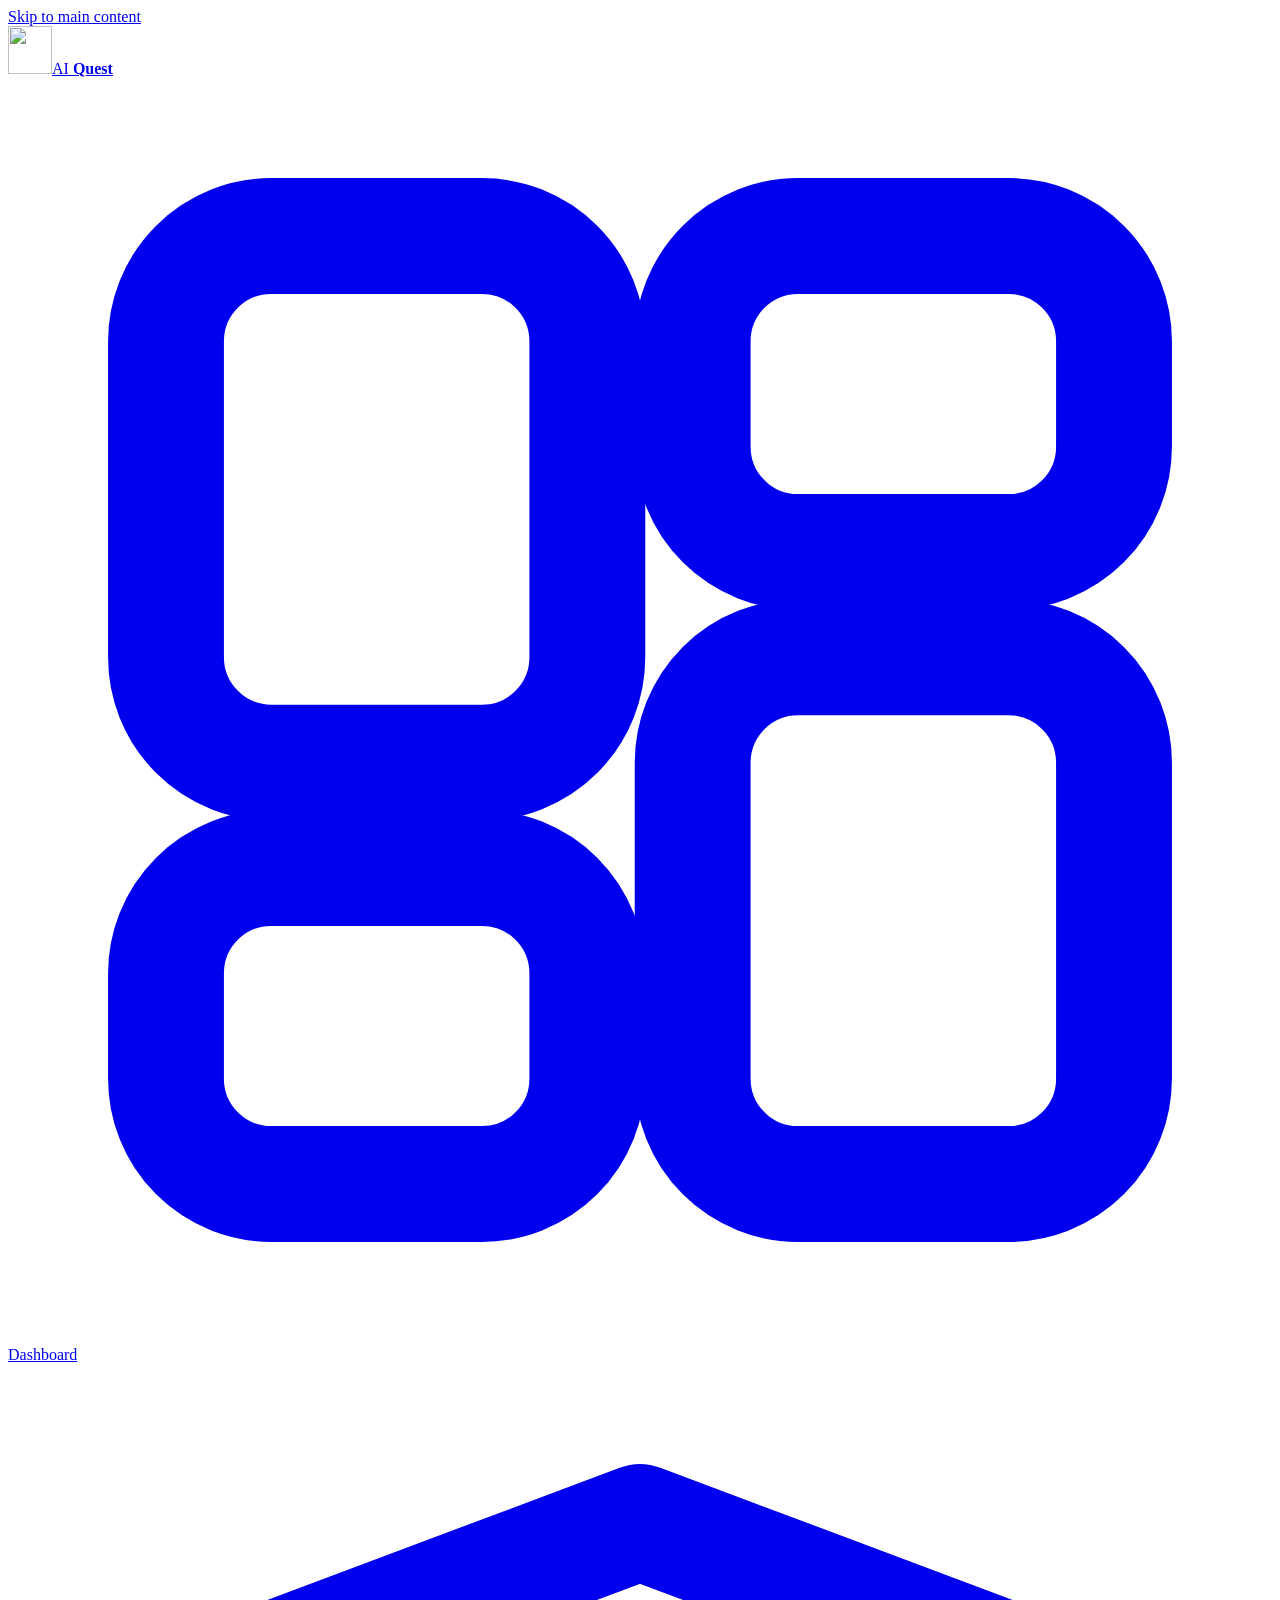
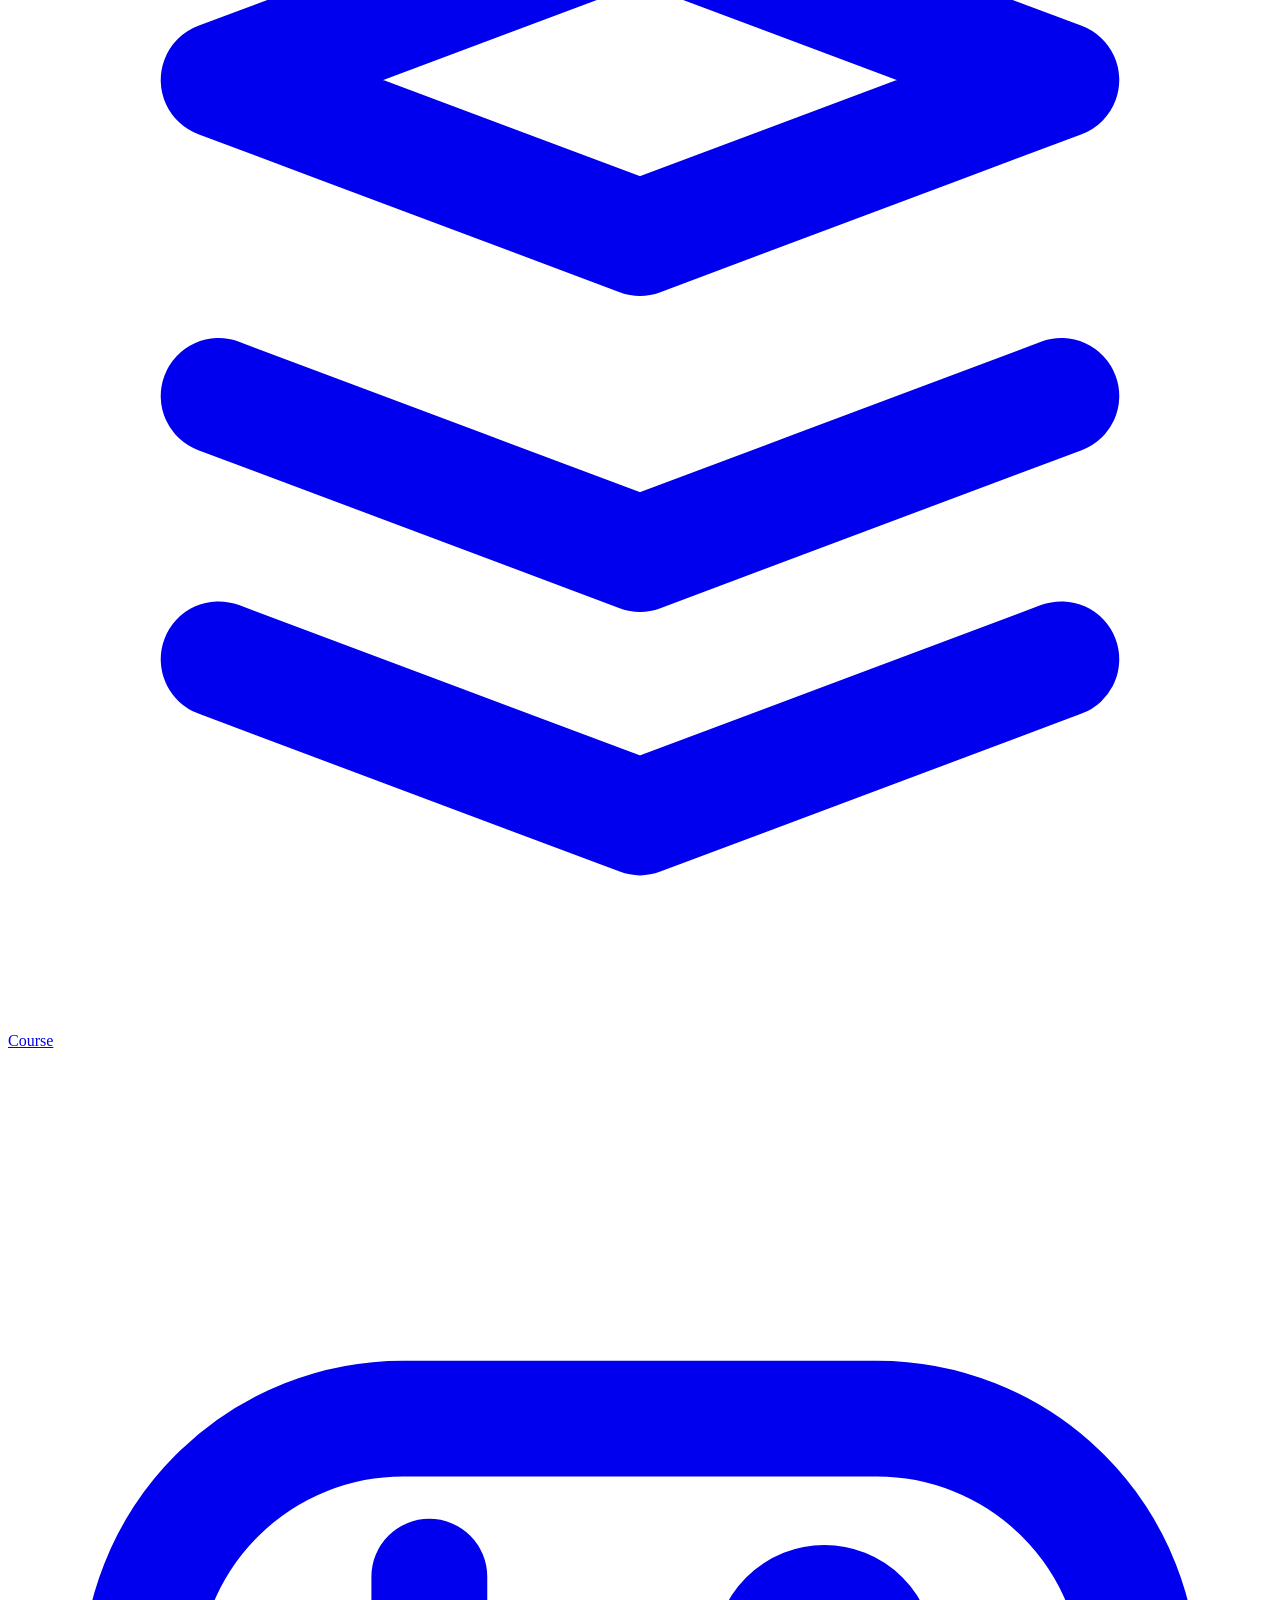
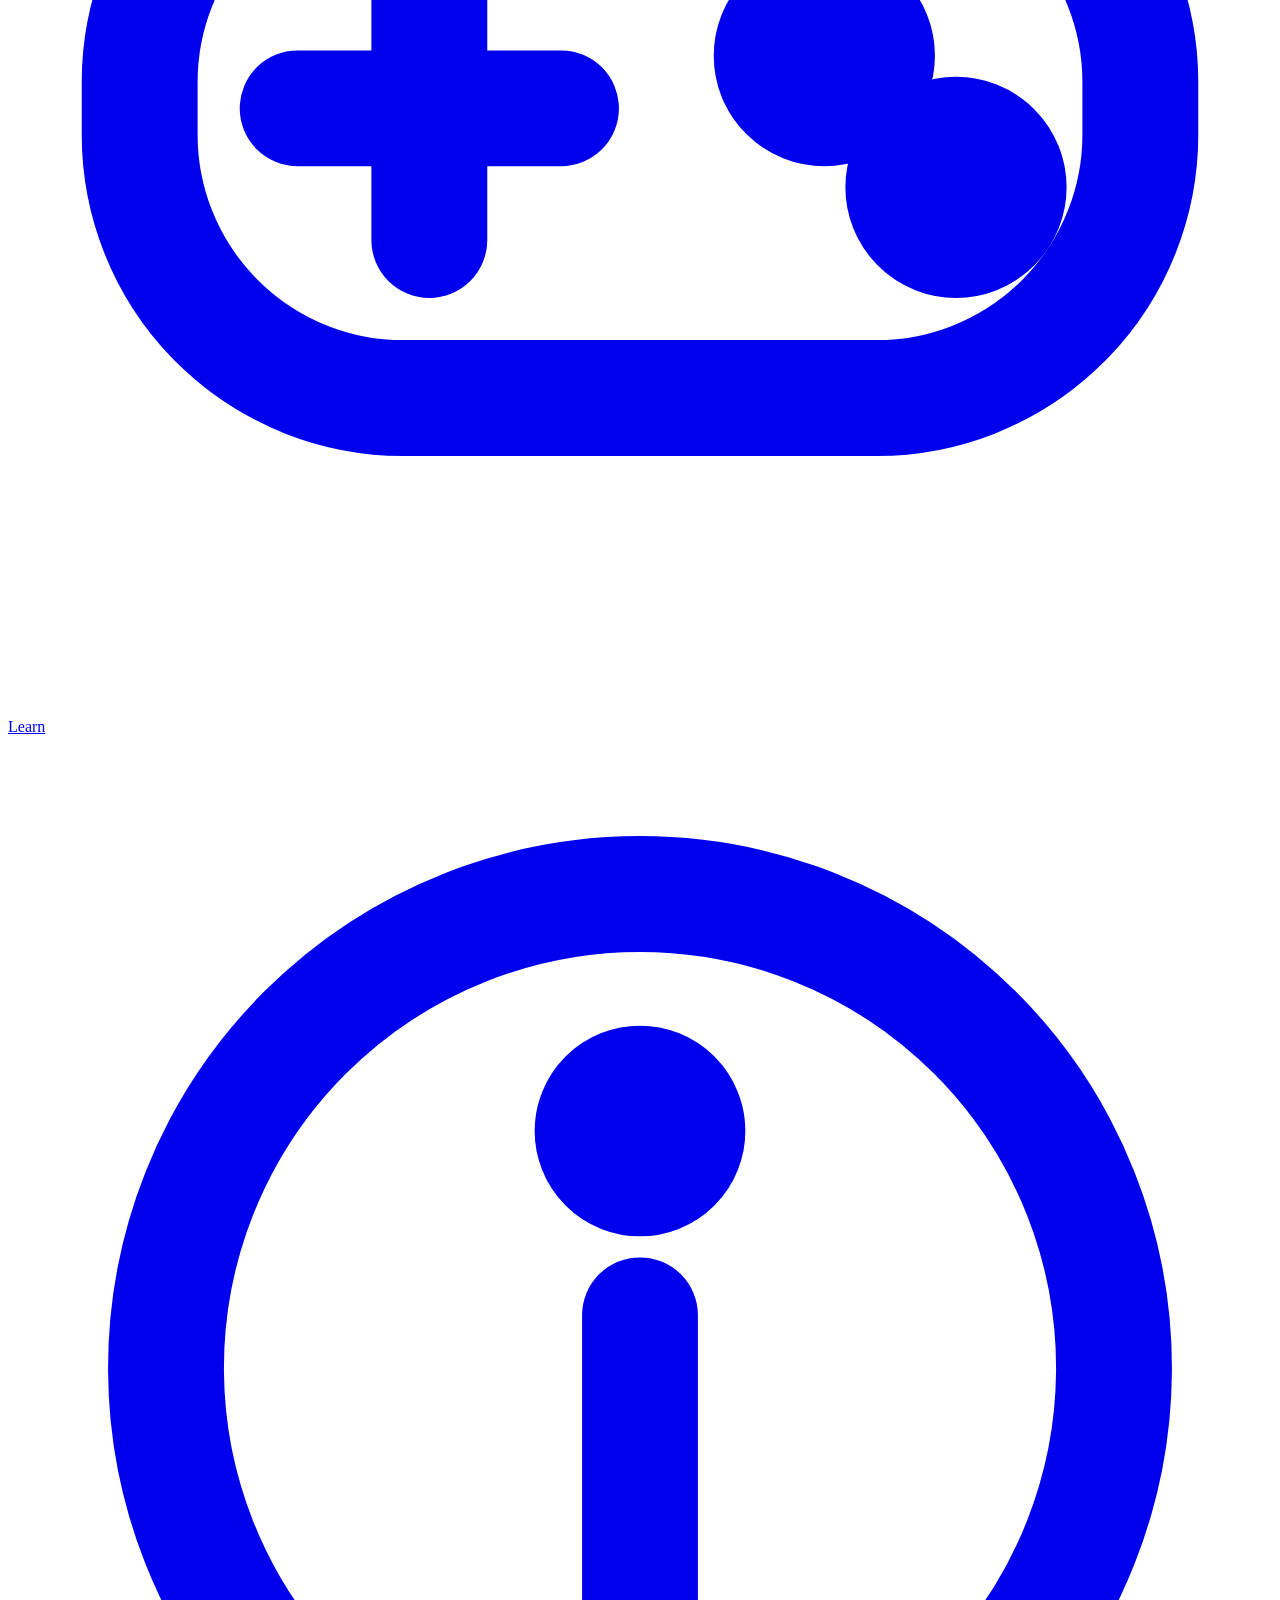
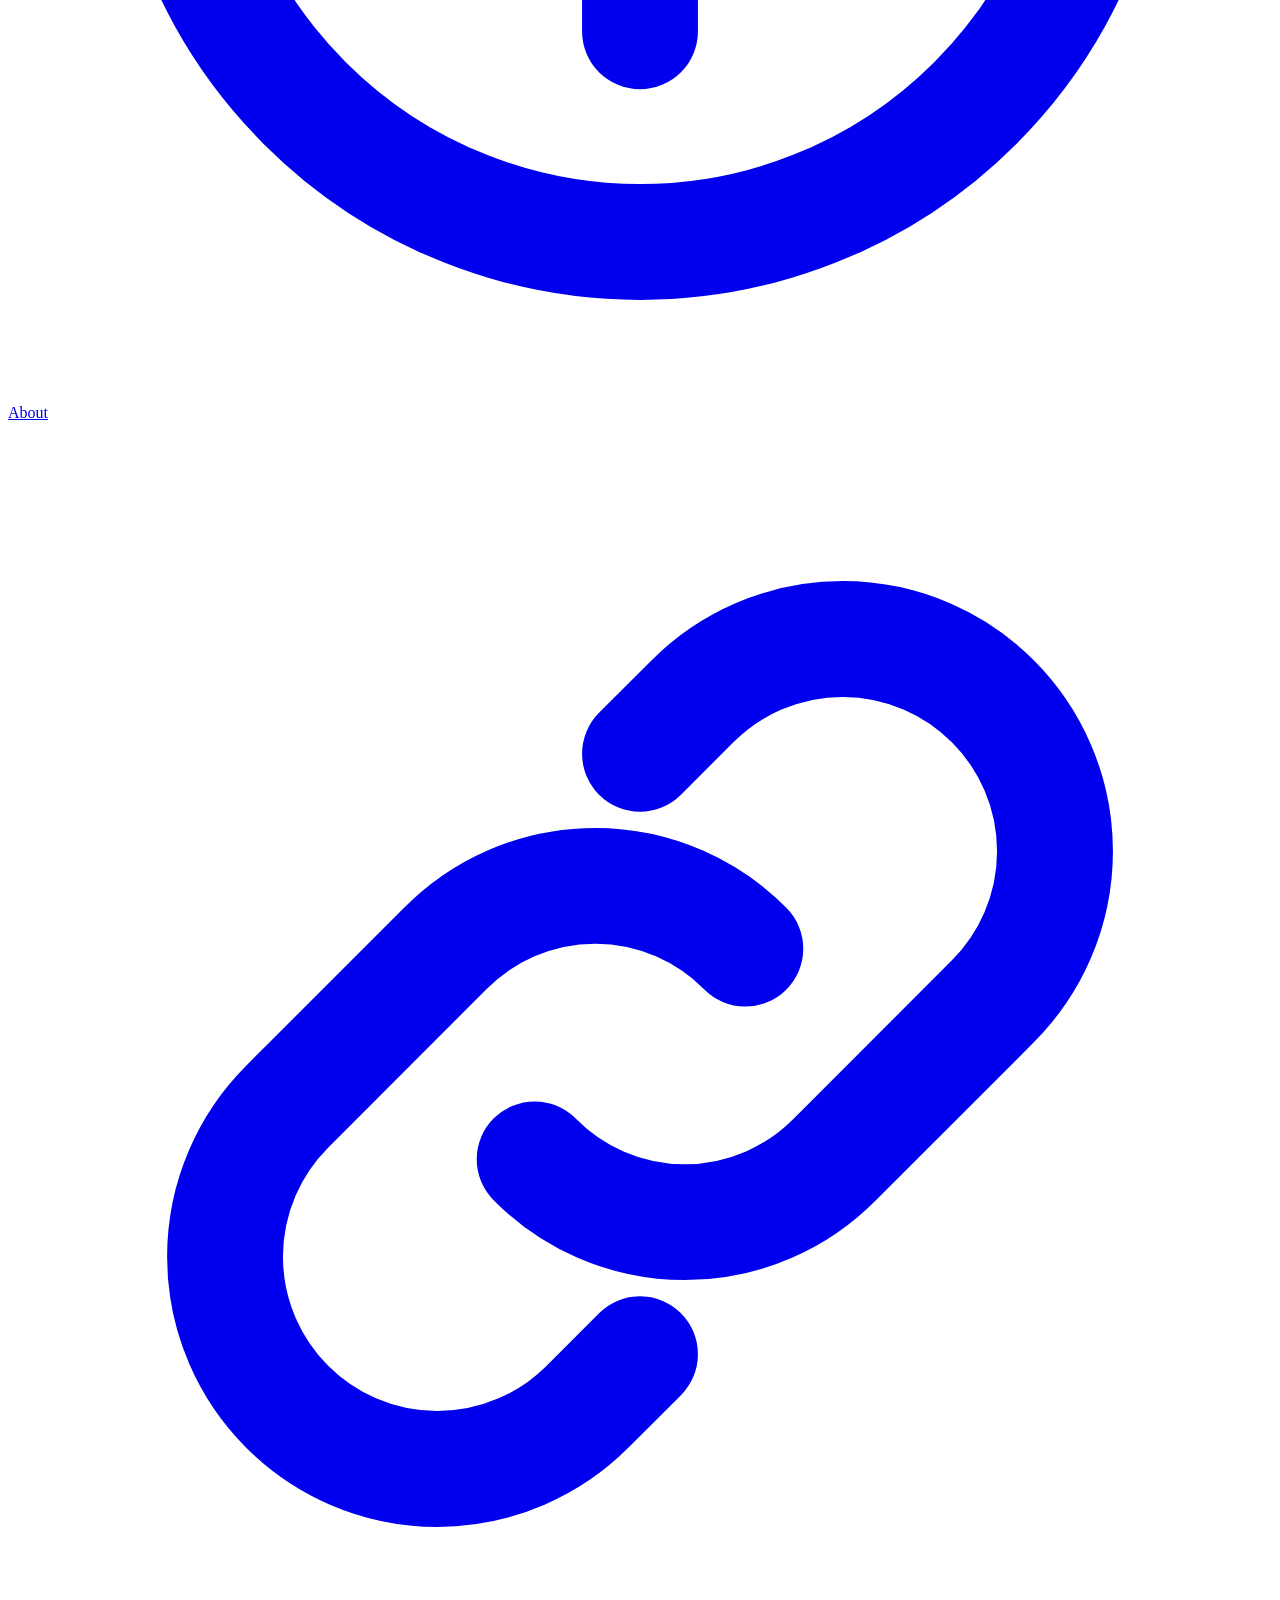
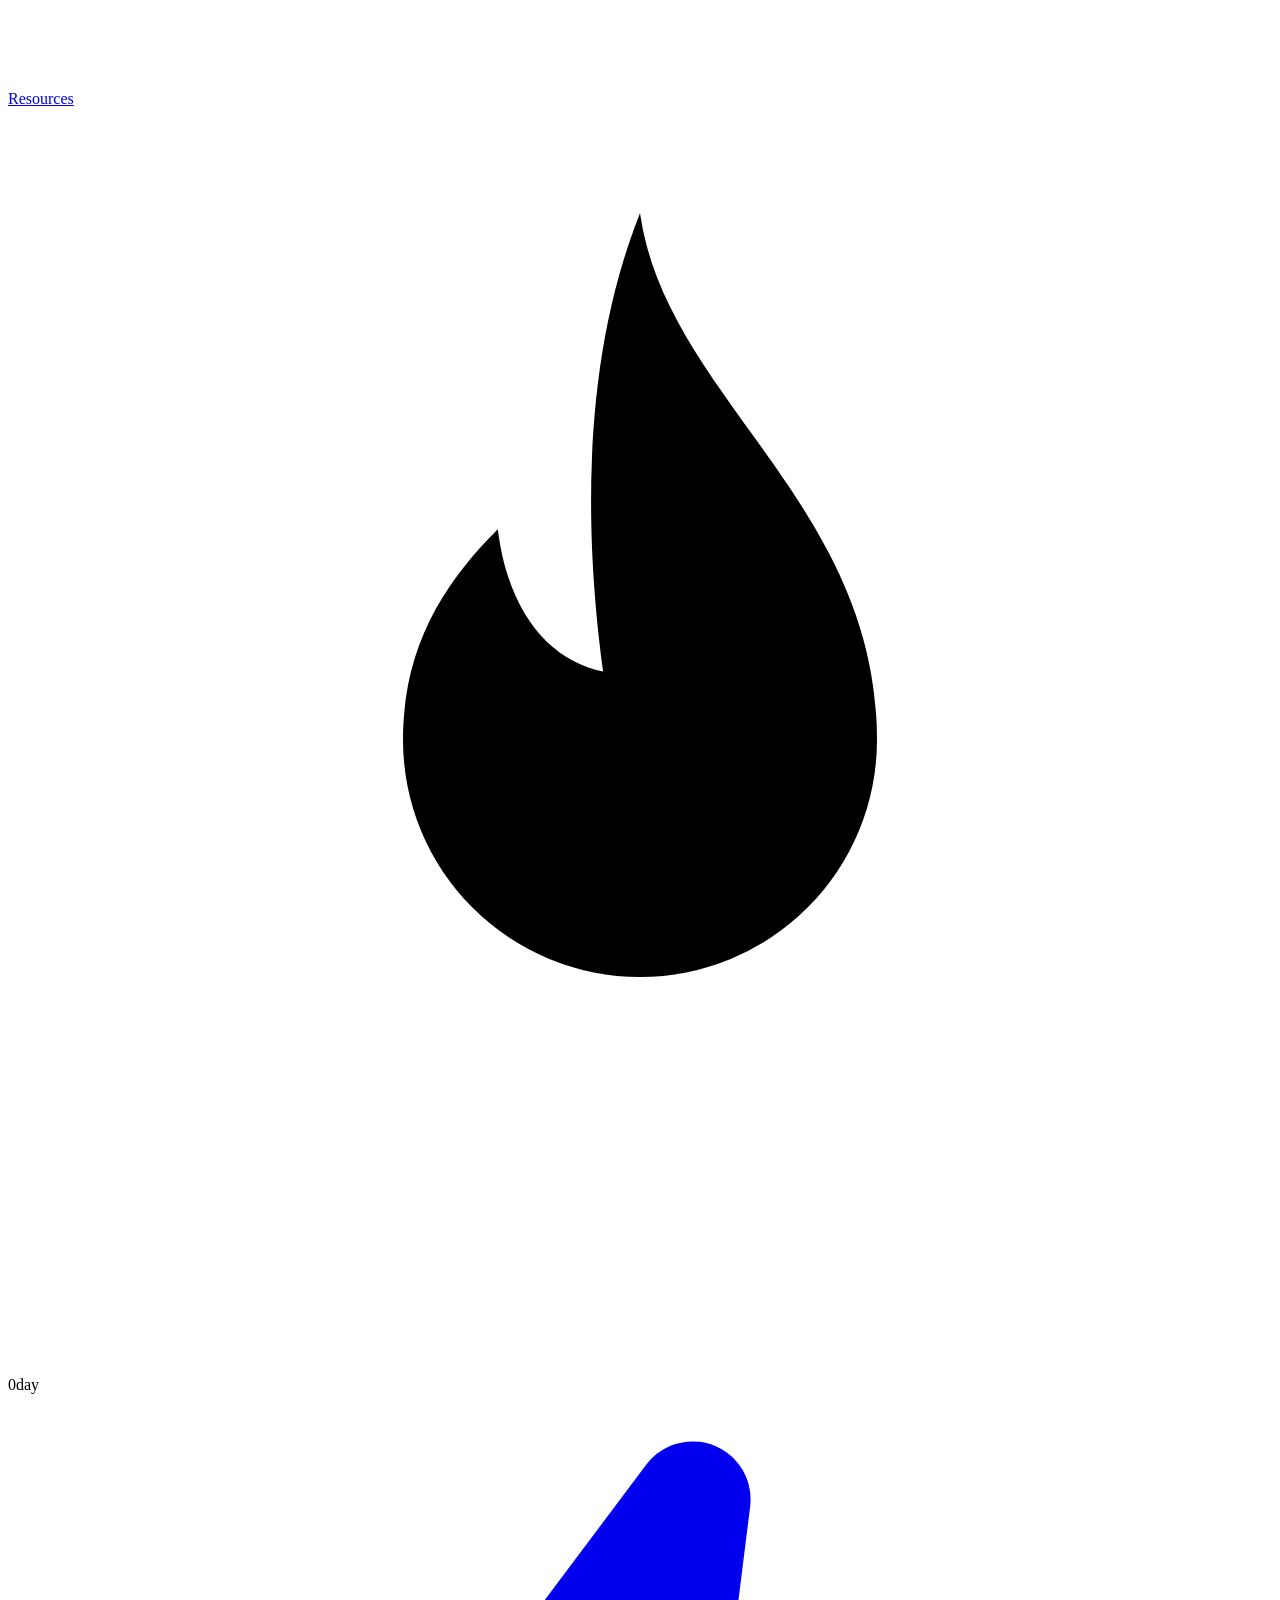
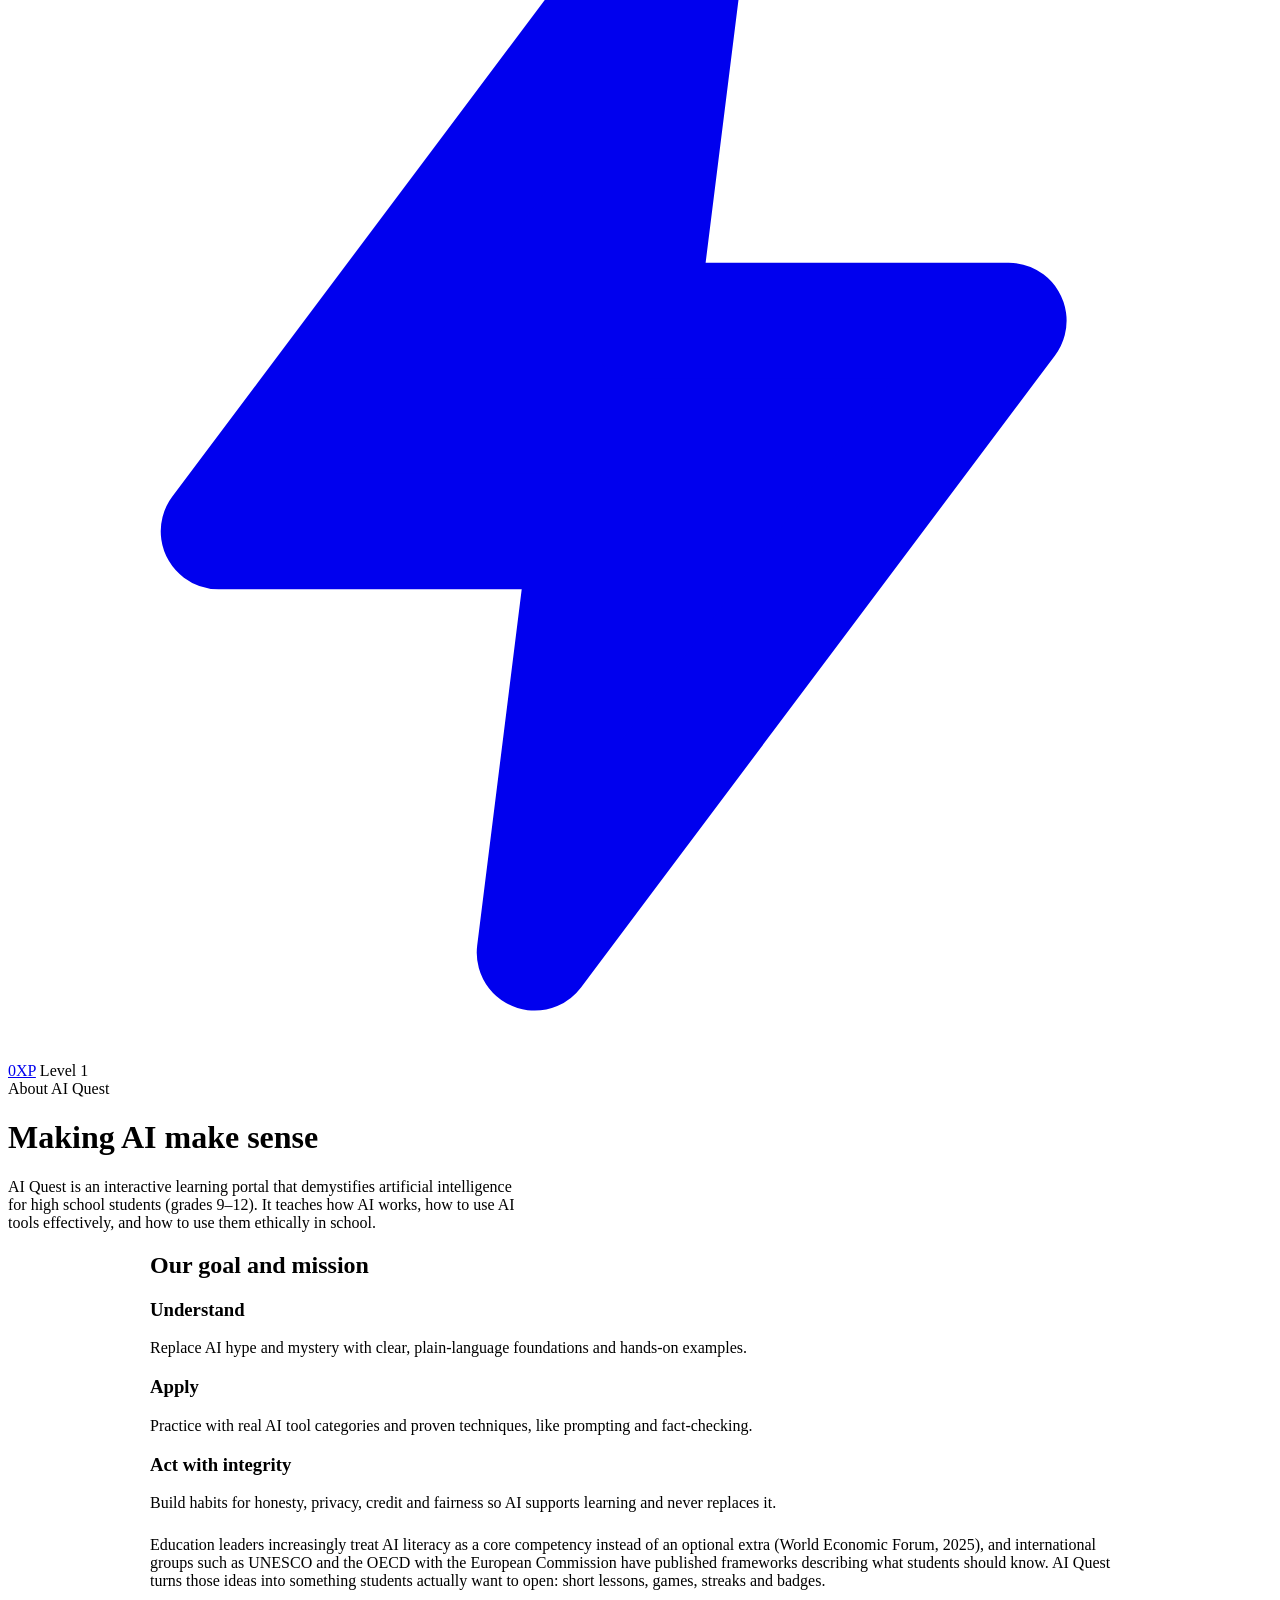
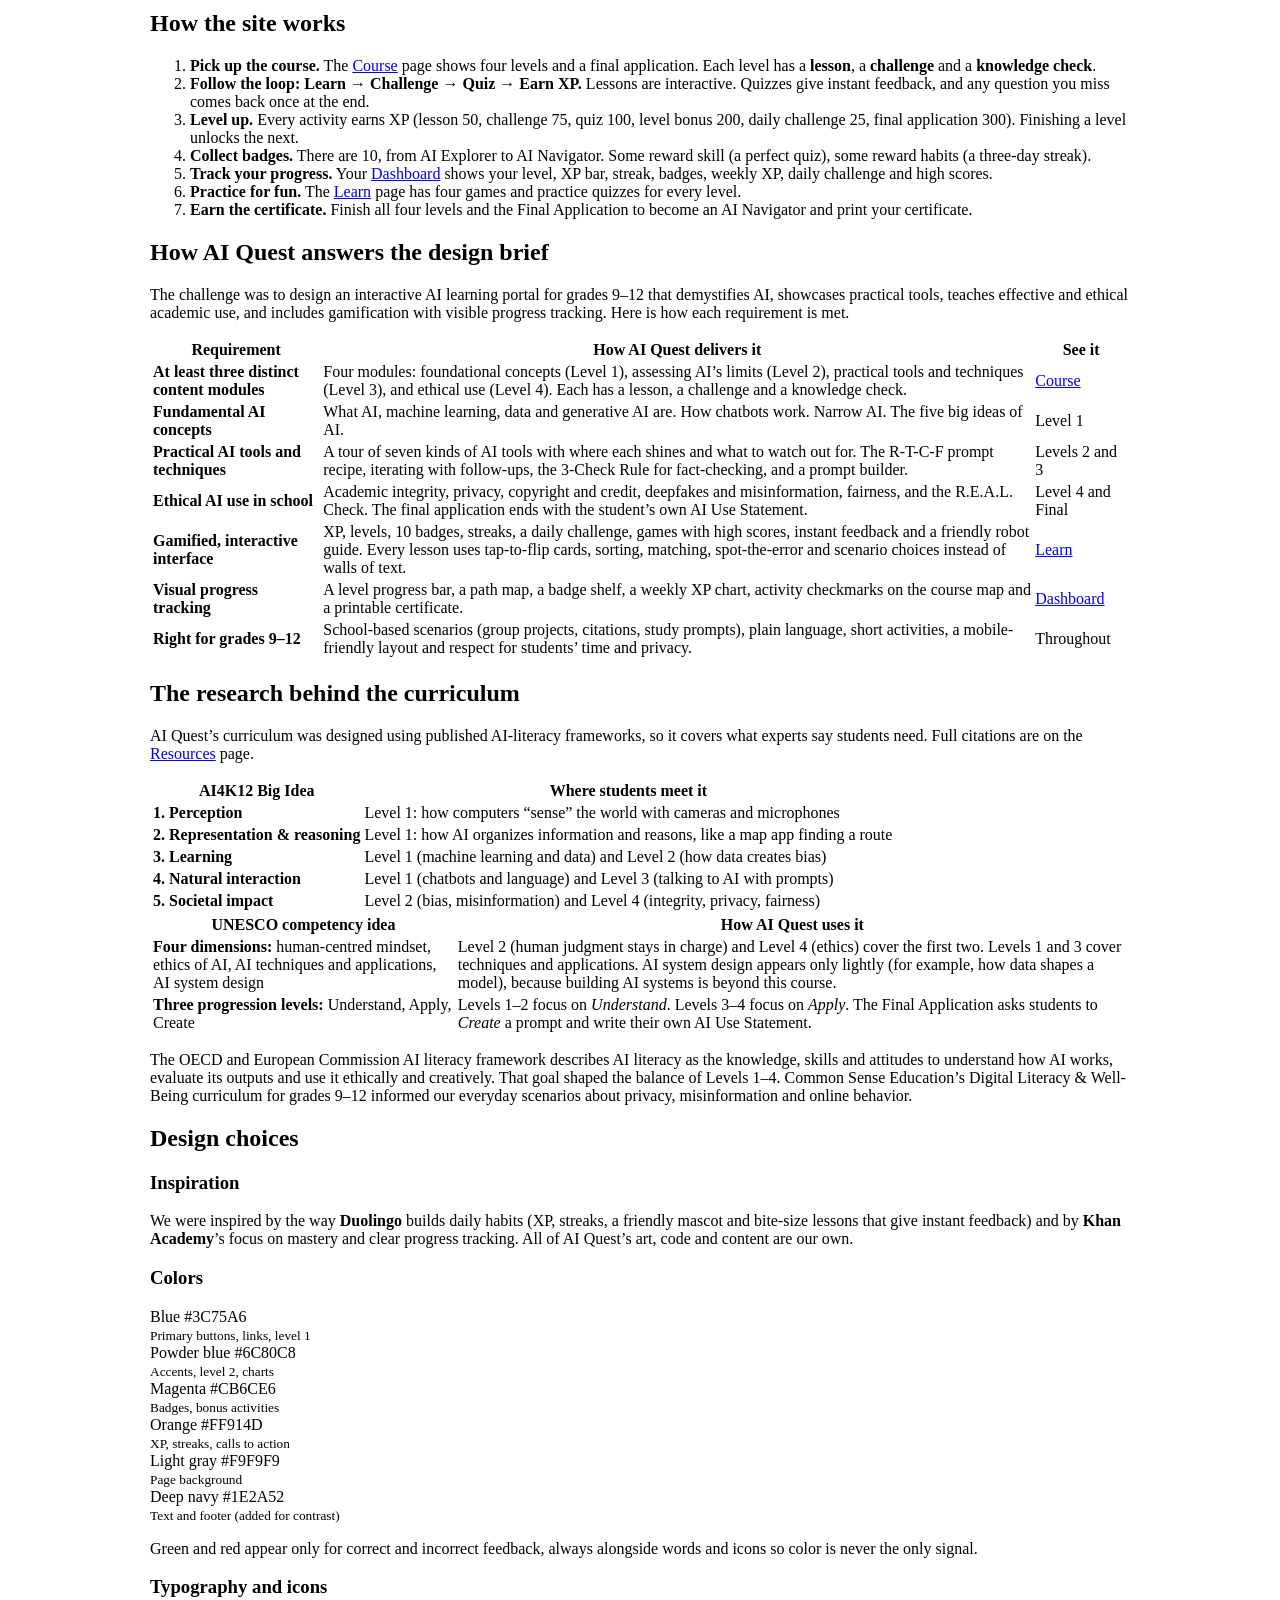
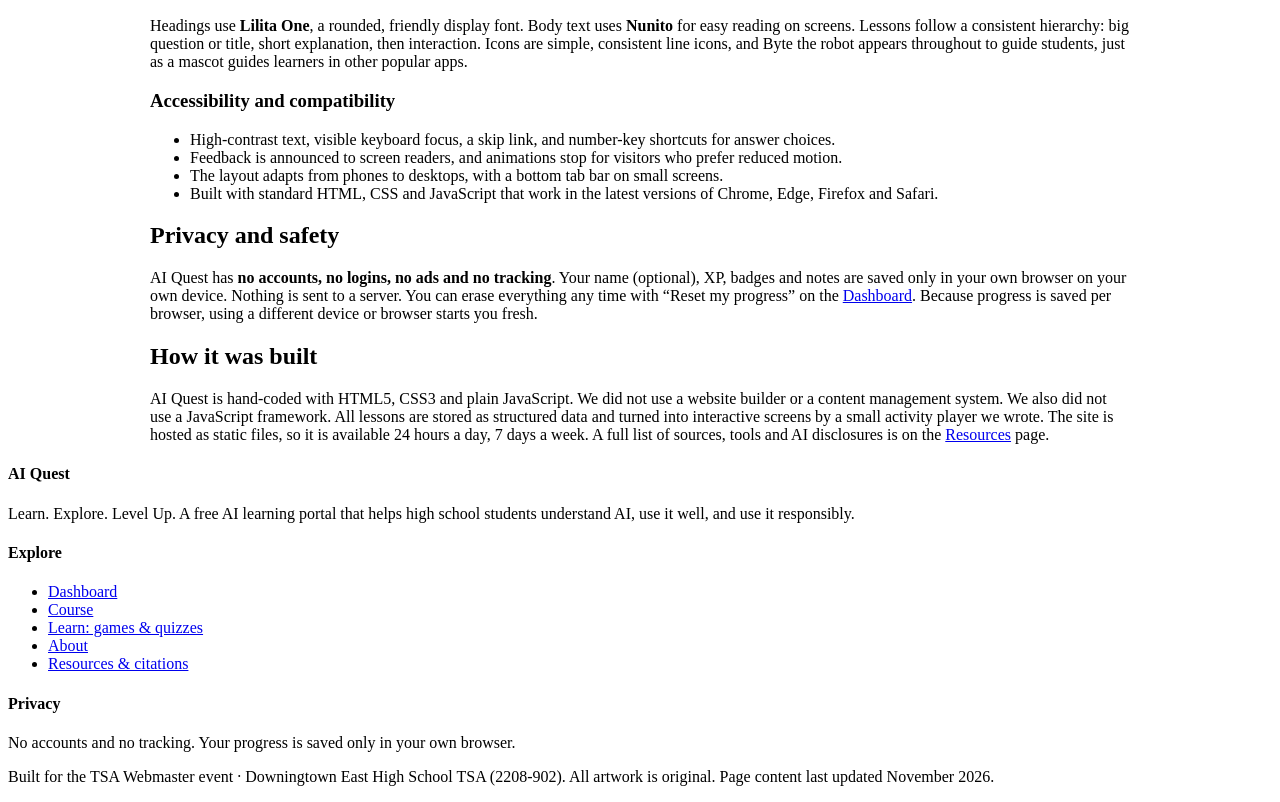
==== about.html @ 3c5510e8 "Add files via upload" ====
<!DOCTYPE html>
<html lang="en">
<head>
<meta charset="utf-8">
<meta name="viewport" content="width=device-width, initial-scale=1">
<title>About · AI Quest</title>
<meta name="description" content="The goal of AI Quest, how the site works, how it answers the design brief, the research behind the curriculum, and our design choices.">
<meta name="theme-color" content="#3C75A6">
<link rel="icon" href="assets/favicon.svg" type="image/svg+xml">
<link rel="preconnect" href="https://fonts.googleapis.com">
<link rel="preconnect" href="https://fonts.gstatic.com" crossorigin>
<link href="https://fonts.googleapis.com/css2?family=Lilita+One&amp;family=Nunito:wght@400;600;800&amp;display=swap" rel="stylesheet">
<link rel="stylesheet" href="css/style.css">
</head>
<body class="has-nav">
<a class="skip" href="#main">Skip to main content</a>
<header class="site-header">
  <div class="container">
    <a class="brand" href="index.html" aria-label="AI Quest home"><img src="assets/logo.svg" alt="" width="44" height="48"><span>AI <b>Quest</b></span></a>
    <nav class="nav" aria-label="Main"><a href="dashboard.html"><svg viewBox="0 0 24 24" fill="none" stroke="currentColor" stroke-width="2.2" stroke-linecap="round" stroke-linejoin="round" aria-hidden="true" focusable="false"><rect x="3" y="3" width="8" height="10" rx="2"/><rect x="13" y="3" width="8" height="6" rx="2"/><rect x="13" y="11" width="8" height="10" rx="2"/><rect x="3" y="15" width="8" height="6" rx="2"/></svg><span>Dashboard</span></a><a href="course.html"><svg viewBox="0 0 24 24" fill="none" stroke="currentColor" stroke-width="2.2" stroke-linecap="round" stroke-linejoin="round" aria-hidden="true" focusable="false"><path d="M4 6l8-3 8 3-8 3z"/><path d="M4 12l8 3 8-3M4 17l8 3 8-3"/></svg><span>Course</span></a><a href="learn.html"><svg viewBox="0 0 24 24" fill="none" stroke="currentColor" stroke-width="2.2" stroke-linecap="round" stroke-linejoin="round" aria-hidden="true" focusable="false"><rect x="2.5" y="7" width="19" height="11" rx="5"/><path d="M8 10v5M5.5 12.5h5"/><circle cx="15.5" cy="11.5" r="1" fill="currentColor"/><circle cx="18" cy="14" r="1" fill="currentColor"/></svg><span>Learn</span></a><a href="about.html" aria-current="page"><svg viewBox="0 0 24 24" fill="none" stroke="currentColor" stroke-width="2.2" stroke-linecap="round" stroke-linejoin="round" aria-hidden="true" focusable="false"><circle cx="12" cy="12" r="9"/><path d="M12 11v6"/><circle cx="12" cy="7.5" r=".9" fill="currentColor"/></svg><span>About</span></a><a href="resources.html"><svg viewBox="0 0 24 24" fill="none" stroke="currentColor" stroke-width="2.2" stroke-linecap="round" stroke-linejoin="round" aria-hidden="true" focusable="false"><path d="M10 14a4 4 0 0 0 5.7 0l3-3a4 4 0 0 0-5.7-5.7l-1 1"/><path d="M14 10a4 4 0 0 0-5.7 0l-3 3a4 4 0 0 0 5.7 5.7l1-1"/></svg><span>Resources</span></a></nav>
    <div class="stats">
      <span class="chip streak" title="Day streak"><svg viewBox="0 0 24 24" fill="none" stroke="currentColor" stroke-width="2.2" stroke-linecap="round" stroke-linejoin="round" aria-hidden="true" focusable="false"><path fill="currentColor" stroke="none" d="M12 2c.5 3.5 4.5 5.5 4.5 10a4.5 4.5 0 0 1-9 0c0-1.8.8-3 1.8-4 .2 1.6 1 2.5 2 2.7C11 8.5 10.8 5 12 2z"/></svg><span data-streak>0</span><span class="lbl">day</span></span>
      <a class="chip xp" href="dashboard.html" title="Your total XP"><svg viewBox="0 0 24 24" fill="none" stroke="currentColor" stroke-width="2.2" stroke-linecap="round" stroke-linejoin="round" aria-hidden="true" focusable="false"><path d="M13 2 4 14h7l-1 8 9-12h-7z" fill="currentColor"/></svg><span data-xp>0</span><span class="lbl">XP</span></a>
      <span class="chip level" data-level>Level 1</span>
    </div>
  </div>
</header>
<main id="main">
<div class="container">
  <div class="page-head">
    <div class="eyebrow">About AI Quest</div>
    <h1>Making AI make sense</h1>
    <p class="lead" style="max-width:64ch">AI Quest is an interactive learning portal that demystifies artificial intelligence for high school students (grades 9–12). It teaches how AI works, how to use AI tools effectively, and how to use them ethically in school.</p>
  </div>

  <div class="narrow prose" style="margin:0 auto;width:min(980px,100% - 2.5rem)">

    <h2 id="mission">Our goal and mission</h2>
    <div class="grid g3" style="margin:1rem 0 1.5rem">
      <div class="card"><h3>Understand</h3><p class="muted" style="margin:0">Replace AI hype and mystery with clear, plain-language foundations and hands-on examples.</p></div>
      <div class="card"><h3>Apply</h3><p class="muted" style="margin:0">Practice with real AI tool categories and proven techniques, like prompting and fact-checking.</p></div>
      <div class="card"><h3>Act with integrity</h3><p class="muted" style="margin:0">Build habits for honesty, privacy, credit and fairness so AI supports learning and never replaces it.</p></div>
    </div>
    <p>Education leaders increasingly treat AI literacy as a core competency instead of an optional extra (World Economic Forum, 2025), and international groups such as UNESCO and the OECD with the European Commission have published frameworks describing what students should know. AI Quest turns those ideas into something students actually want to open: short lessons, games, streaks and badges.</p>

    <h2 id="how">How the site works</h2>
    <ol>
      <li><b>Pick up the course.</b> The <a href="course.html">Course</a> page shows four levels and a final application. Each level has a <b>lesson</b>, a <b>challenge</b> and a <b>knowledge check</b>.</li>
      <li><b>Follow the loop: Learn → Challenge → Quiz → Earn XP.</b> Lessons are interactive. Quizzes give instant feedback, and any question you miss comes back once at the end.</li>
      <li><b>Level up.</b> Every activity earns XP (lesson 50, challenge 75, quiz 100, level bonus 200, daily challenge 25, final application 300). Finishing a level unlocks the next.</li>
      <li><b>Collect badges.</b> There are 10, from AI Explorer to AI Navigator. Some reward skill (a perfect quiz), some reward habits (a three-day streak).</li>
      <li><b>Track your progress.</b> Your <a href="dashboard.html">Dashboard</a> shows your level, XP bar, streak, badges, weekly XP, daily challenge and high scores.</li>
      <li><b>Practice for fun.</b> The <a href="learn.html">Learn</a> page has four games and practice quizzes for every level.</li>
      <li><b>Earn the certificate.</b> Finish all four levels and the Final Application to become an AI Navigator and print your certificate.</li>
    </ol>

    <h2 id="brief">How AI Quest answers the design brief</h2>
    <p>The challenge was to design an interactive AI learning portal for grades 9–12 that demystifies AI, showcases practical tools, teaches effective and ethical academic use, and includes gamification with visible progress tracking. Here is how each requirement is met.</p>
    <div class="tbl-wrap">
      <table class="tbl">
        <thead><tr><th scope="col">Requirement</th><th scope="col">How AI Quest delivers it</th><th scope="col">See it</th></tr></thead>
        <tbody>
          <tr><td><b>At least three distinct content modules</b></td><td>Four modules: foundational concepts (Level 1), assessing AI’s limits (Level 2), practical tools and techniques (Level 3), and ethical use (Level 4). Each has a lesson, a challenge and a knowledge check.</td><td><a href="course.html">Course</a></td></tr>
          <tr><td><b>Fundamental AI concepts</b></td><td>What AI, machine learning, data and generative AI are. How chatbots work. Narrow AI. The five big ideas of AI.</td><td>Level 1</td></tr>
          <tr><td><b>Practical AI tools and techniques</b></td><td>A tour of seven kinds of AI tools with where each shines and what to watch out for. The R-T-C-F prompt recipe, iterating with follow-ups, the 3-Check Rule for fact-checking, and a prompt builder.</td><td>Levels 2 and 3</td></tr>
          <tr><td><b>Ethical AI use in school</b></td><td>Academic integrity, privacy, copyright and credit, deepfakes and misinformation, fairness, and the R.E.A.L. Check. The final application ends with the student’s own AI Use Statement.</td><td>Level 4 and Final</td></tr>
          <tr><td><b>Gamified, interactive interface</b></td><td>XP, levels, 10 badges, streaks, a daily challenge, games with high scores, instant feedback and a friendly robot guide. Every lesson uses tap-to-flip cards, sorting, matching, spot-the-error and scenario choices instead of walls of text.</td><td><a href="learn.html">Learn</a></td></tr>
          <tr><td><b>Visual progress tracking</b></td><td>A level progress bar, a path map, a badge shelf, a weekly XP chart, activity checkmarks on the course map and a printable certificate.</td><td><a href="dashboard.html">Dashboard</a></td></tr>
          <tr><td><b>Right for grades 9–12</b></td><td>School-based scenarios (group projects, citations, study prompts), plain language, short activities, a mobile-friendly layout and respect for students’ time and privacy.</td><td>Throughout</td></tr>
        </tbody>
      </table>
    </div>

    <h2 id="research">The research behind the curriculum</h2>
    <p>AI Quest’s curriculum was designed using published AI-literacy frameworks, so it covers what experts say students need. Full citations are on the <a href="resources.html">Resources</a> page.</p>
    <div class="tbl-wrap">
      <table class="tbl">
        <thead><tr><th scope="col">AI4K12 Big Idea</th><th scope="col">Where students meet it</th></tr></thead>
        <tbody>
          <tr><td><b>1. Perception</b></td><td>Level 1: how computers “sense” the world with cameras and microphones</td></tr>
          <tr><td><b>2. Representation &amp; reasoning</b></td><td>Level 1: how AI organizes information and reasons, like a map app finding a route</td></tr>
          <tr><td><b>3. Learning</b></td><td>Level 1 (machine learning and data) and Level 2 (how data creates bias)</td></tr>
          <tr><td><b>4. Natural interaction</b></td><td>Level 1 (chatbots and language) and Level 3 (talking to AI with prompts)</td></tr>
          <tr><td><b>5. Societal impact</b></td><td>Level 2 (bias, misinformation) and Level 4 (integrity, privacy, fairness)</td></tr>
        </tbody>
      </table>
    </div>
    <div class="tbl-wrap">
      <table class="tbl">
        <thead><tr><th scope="col">UNESCO competency idea</th><th scope="col">How AI Quest uses it</th></tr></thead>
        <tbody>
          <tr><td><b>Four dimensions:</b> human-centred mindset, ethics of AI, AI techniques and applications, AI system design</td><td>Level 2 (human judgment stays in charge) and Level 4 (ethics) cover the first two. Levels 1 and 3 cover techniques and applications. AI system design appears only lightly (for example, how data shapes a model), because building AI systems is beyond this course.</td></tr>
          <tr><td><b>Three progression levels:</b> Understand, Apply, Create</td><td>Levels 1–2 focus on <i>Understand</i>. Levels 3–4 focus on <i>Apply</i>. The Final Application asks students to <i>Create</i> a prompt and write their own AI Use Statement.</td></tr>
        </tbody>
      </table>
    </div>
    <p>The OECD and European Commission AI literacy framework describes AI literacy as the knowledge, skills and attitudes to understand how AI works, evaluate its outputs and use it ethically and creatively. That goal shaped the balance of Levels 1–4. Common Sense Education’s Digital Literacy &amp; Well-Being curriculum for grades 9–12 informed our everyday scenarios about privacy, misinformation and online behavior.</p>

    <h2 id="design">Design choices</h2>
    <h3>Inspiration</h3>
    <p>We were inspired by the way <b>Duolingo</b> builds daily habits (XP, streaks, a friendly mascot and bite-size lessons that give instant feedback) and by <b>Khan Academy</b>’s focus on mastery and clear progress tracking. All of AI Quest’s art, code and content are our own.</p>
    <h3>Colors</h3>
    <div class="swatches" style="margin:.6rem 0 1rem">
      <div class="sw"><i style="background:#3C75A6"></i><span>Blue #3C75A6<br><small>Primary buttons, links, level 1</small></span></div>
      <div class="sw"><i style="background:#6C80C8"></i><span>Powder blue #6C80C8<br><small>Accents, level 2, charts</small></span></div>
      <div class="sw"><i style="background:#CB6CE6"></i><span>Magenta #CB6CE6<br><small>Badges, bonus activities</small></span></div>
      <div class="sw"><i style="background:#FF914D"></i><span>Orange #FF914D<br><small>XP, streaks, calls to action</small></span></div>
      <div class="sw"><i style="background:#F9F9F9"></i><span>Light gray #F9F9F9<br><small>Page background</small></span></div>
      <div class="sw"><i style="background:#1E2A52"></i><span>Deep navy #1E2A52<br><small>Text and footer (added for contrast)</small></span></div>
    </div>
    <p>Green and red appear only for correct and incorrect feedback, always alongside words and icons so color is never the only signal.</p>
    <h3>Typography and icons</h3>
    <p>Headings use <b>Lilita One</b>, a rounded, friendly display font. Body text uses <b>Nunito</b> for easy reading on screens. Lessons follow a consistent hierarchy: big question or title, short explanation, then interaction. Icons are simple, consistent line icons, and Byte the robot appears throughout to guide students, just as a mascot guides learners in other popular apps.</p>
    <h3>Accessibility and compatibility</h3>
    <ul>
      <li>High-contrast text, visible keyboard focus, a skip link, and number-key shortcuts for answer choices.</li>
      <li>Feedback is announced to screen readers, and animations stop for visitors who prefer reduced motion.</li>
      <li>The layout adapts from phones to desktops, with a bottom tab bar on small screens.</li>
      <li>Built with standard HTML, CSS and JavaScript that work in the latest versions of Chrome, Edge, Firefox and Safari.</li>
    </ul>

    <h2 id="privacy">Privacy and safety</h2>
    <p>AI Quest has <b>no accounts, no logins, no ads and no tracking</b>. Your name (optional), XP, badges and notes are saved only in your own browser on your own device. Nothing is sent to a server. You can erase everything any time with “Reset my progress” on the <a href="dashboard.html">Dashboard</a>. Because progress is saved per browser, using a different device or browser starts you fresh.</p>

    <h2 id="built">How it was built</h2>
    <p>AI Quest is hand-coded with HTML5, CSS3 and plain JavaScript. We did not use a website builder or a content management system. We also did not use a JavaScript framework. All lessons are stored as structured data and turned into interactive screens by a small activity player we wrote. The site is hosted as static files, so it is available 24 hours a day, 7 days a week. A full list of sources, tools and AI disclosures is on the <a href="resources.html">Resources</a> page.</p>

  </div>
</div>
</main>
<footer class="site-footer">
  <div class="container">
    <div class="cols">
      <div>
        <h4>AI Quest</h4>
        <p>Learn. Explore. Level Up. A free AI learning portal that helps high school students understand AI, use it well, and use it responsibly.</p>
      </div>
      <div>
        <h4>Explore</h4>
        <ul>
          <li><a href="dashboard.html">Dashboard</a></li>
          <li><a href="course.html">Course</a></li>
          <li><a href="learn.html">Learn: games &amp; quizzes</a></li>
          <li><a href="about.html">About</a></li>
          <li><a href="resources.html">Resources &amp; citations</a></li>
        </ul>
      </div>
      <div>
        <h4>Privacy</h4>
        <p>No accounts and no tracking. Your progress is saved only in your own browser.</p>
      </div>
    </div>
    <p class="fine">Built for the TSA Webmaster event · Downingtown East High School TSA (2208-902). All artwork is original. Page content last updated November 2026.</p>
  </div>
</footer>
<noscript><div style="position:fixed;bottom:0;left:0;right:0;background:#FF914D;color:#1E2A52;padding:.8rem 1rem;text-align:center;font-weight:800;z-index:999">AI Quest’s lessons and progress tracking need JavaScript. Please turn it on to play.</div></noscript>
<script src="js/data.js"></script>
<script src="js/store.js"></script>
<script src="js/ui.js"></script>
</body>
</html>
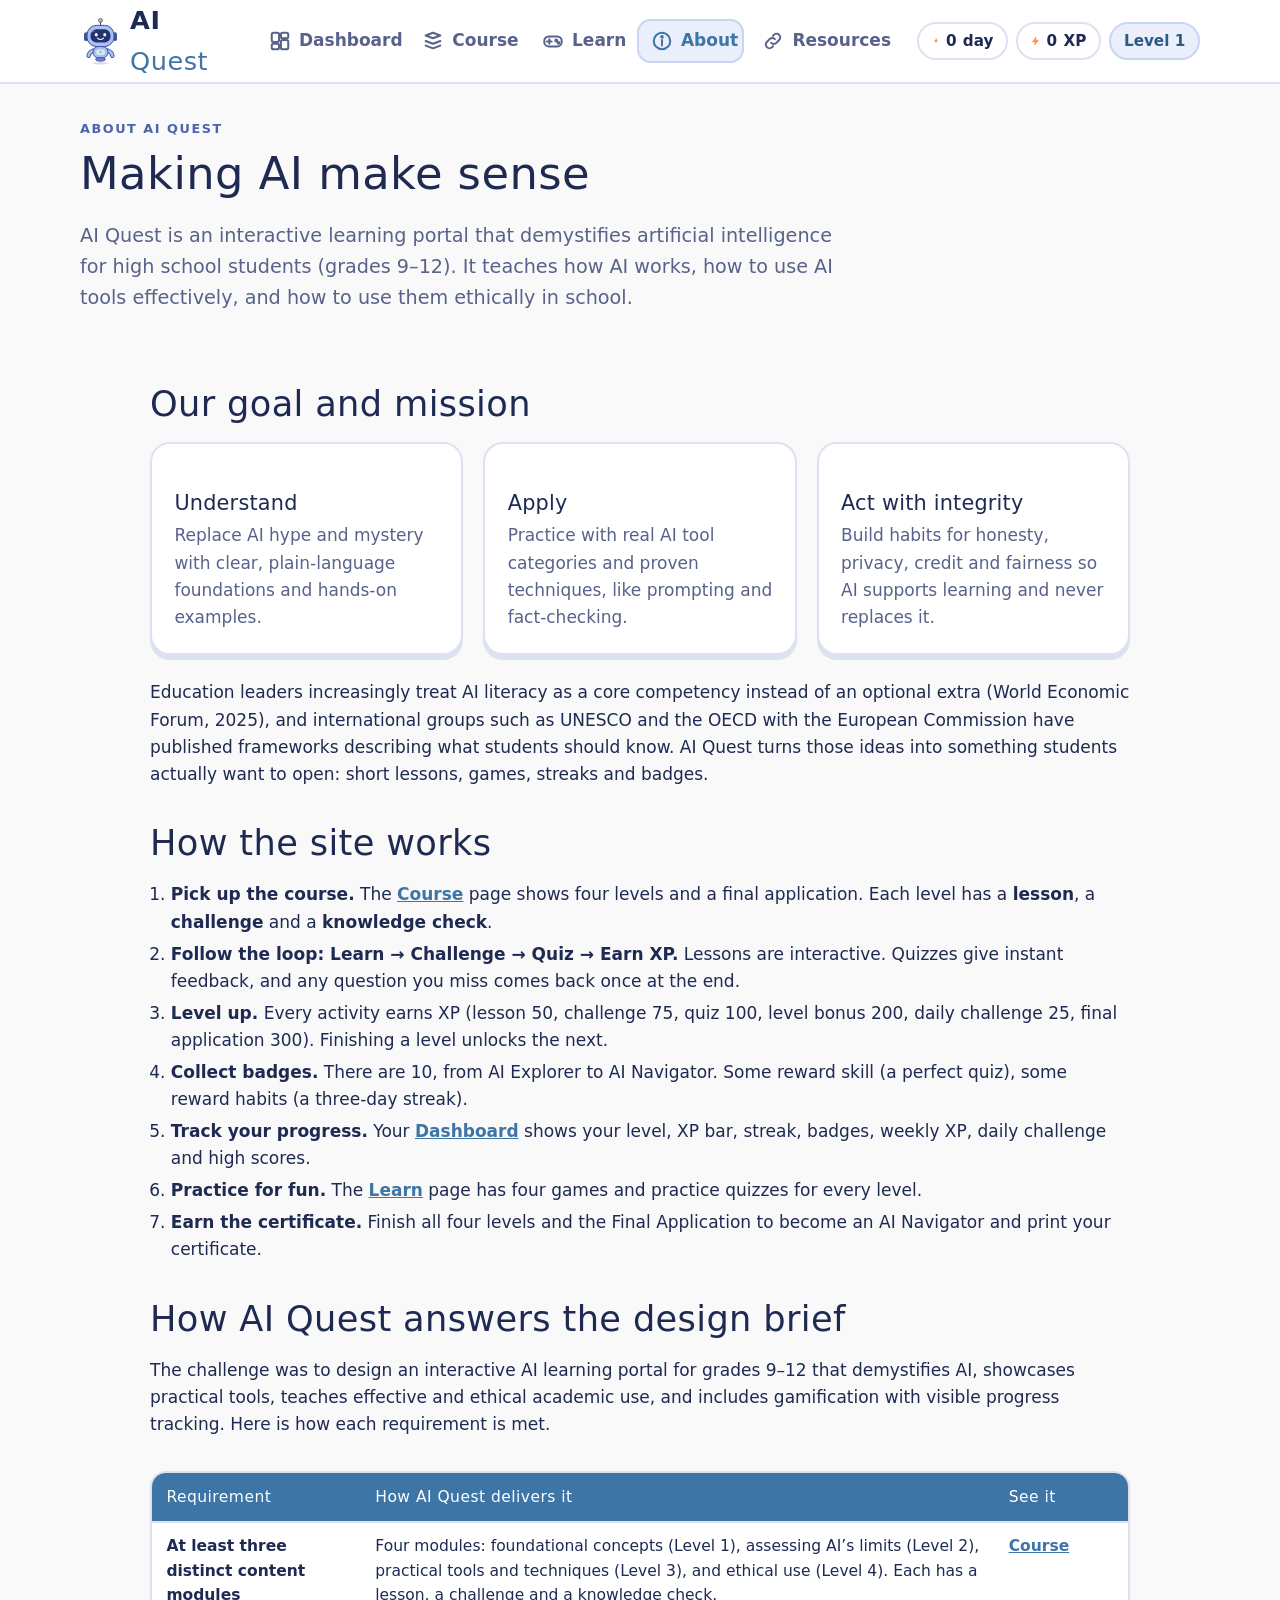
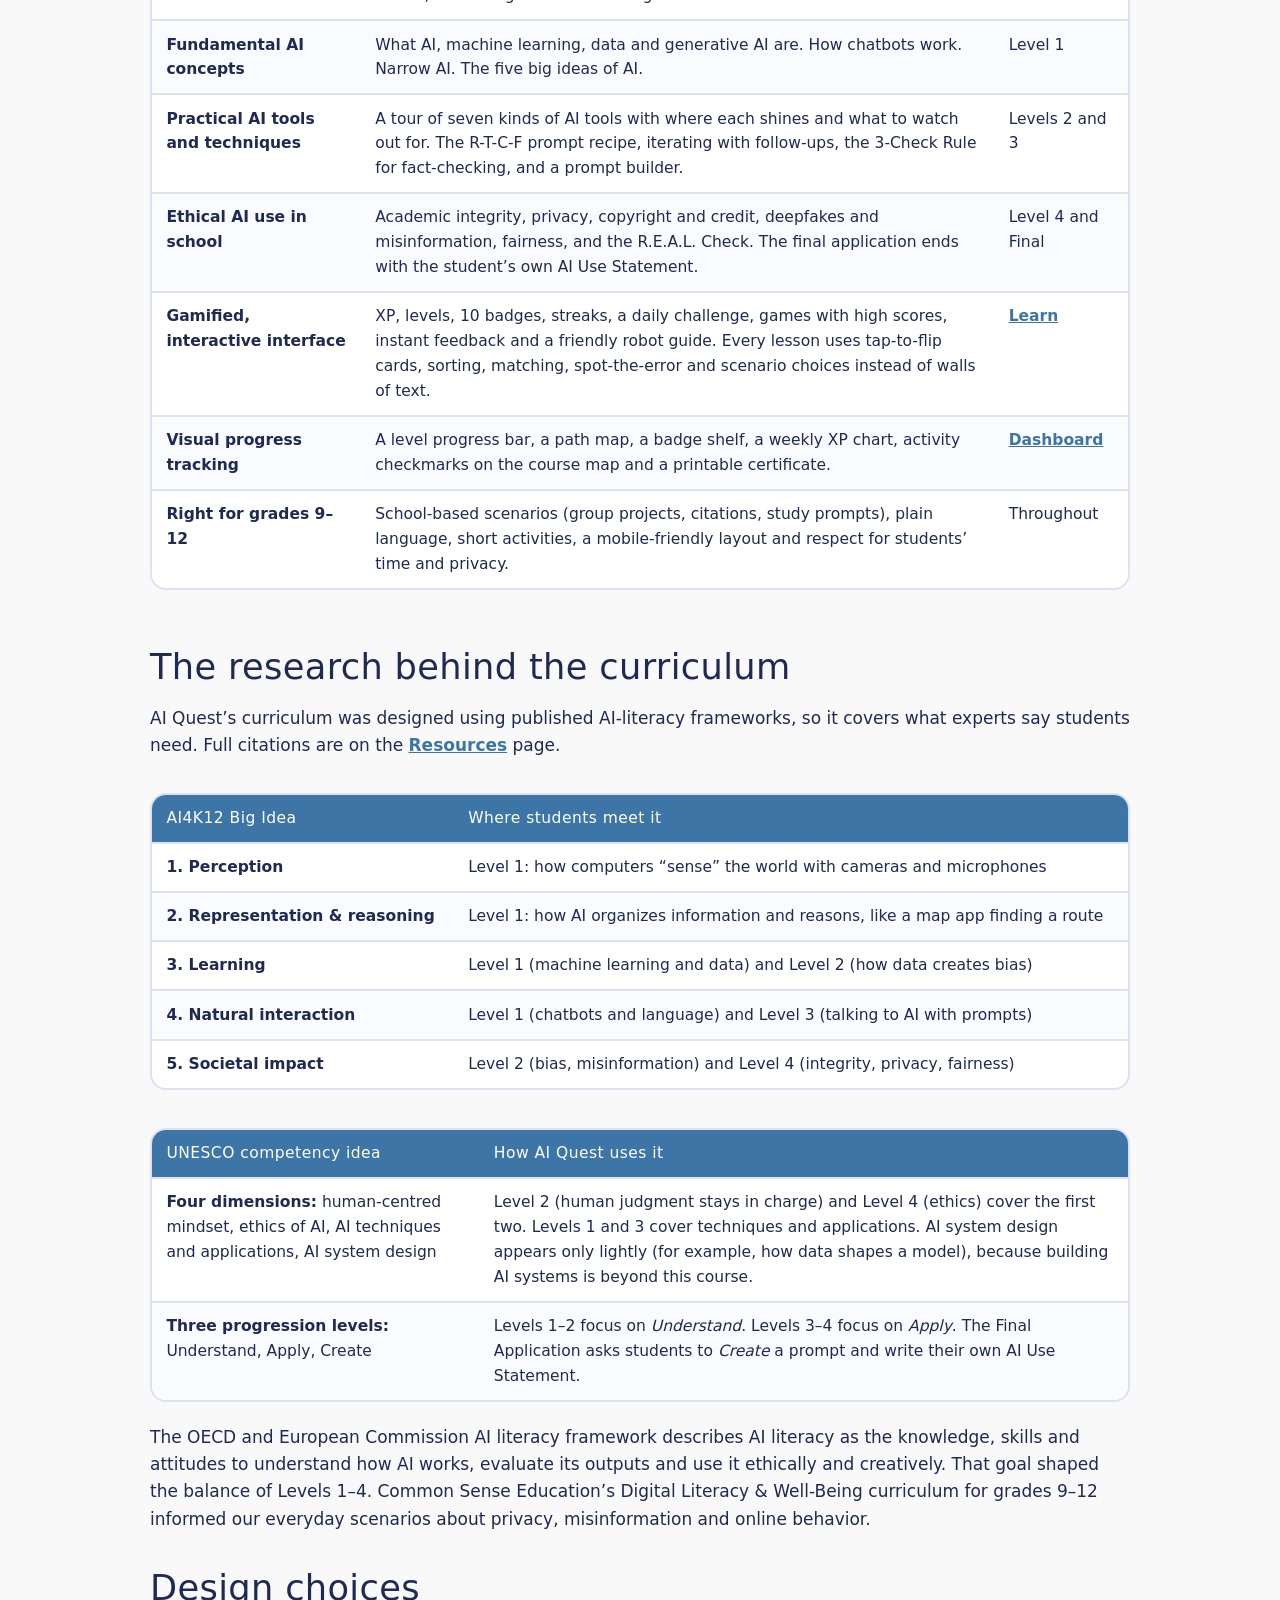
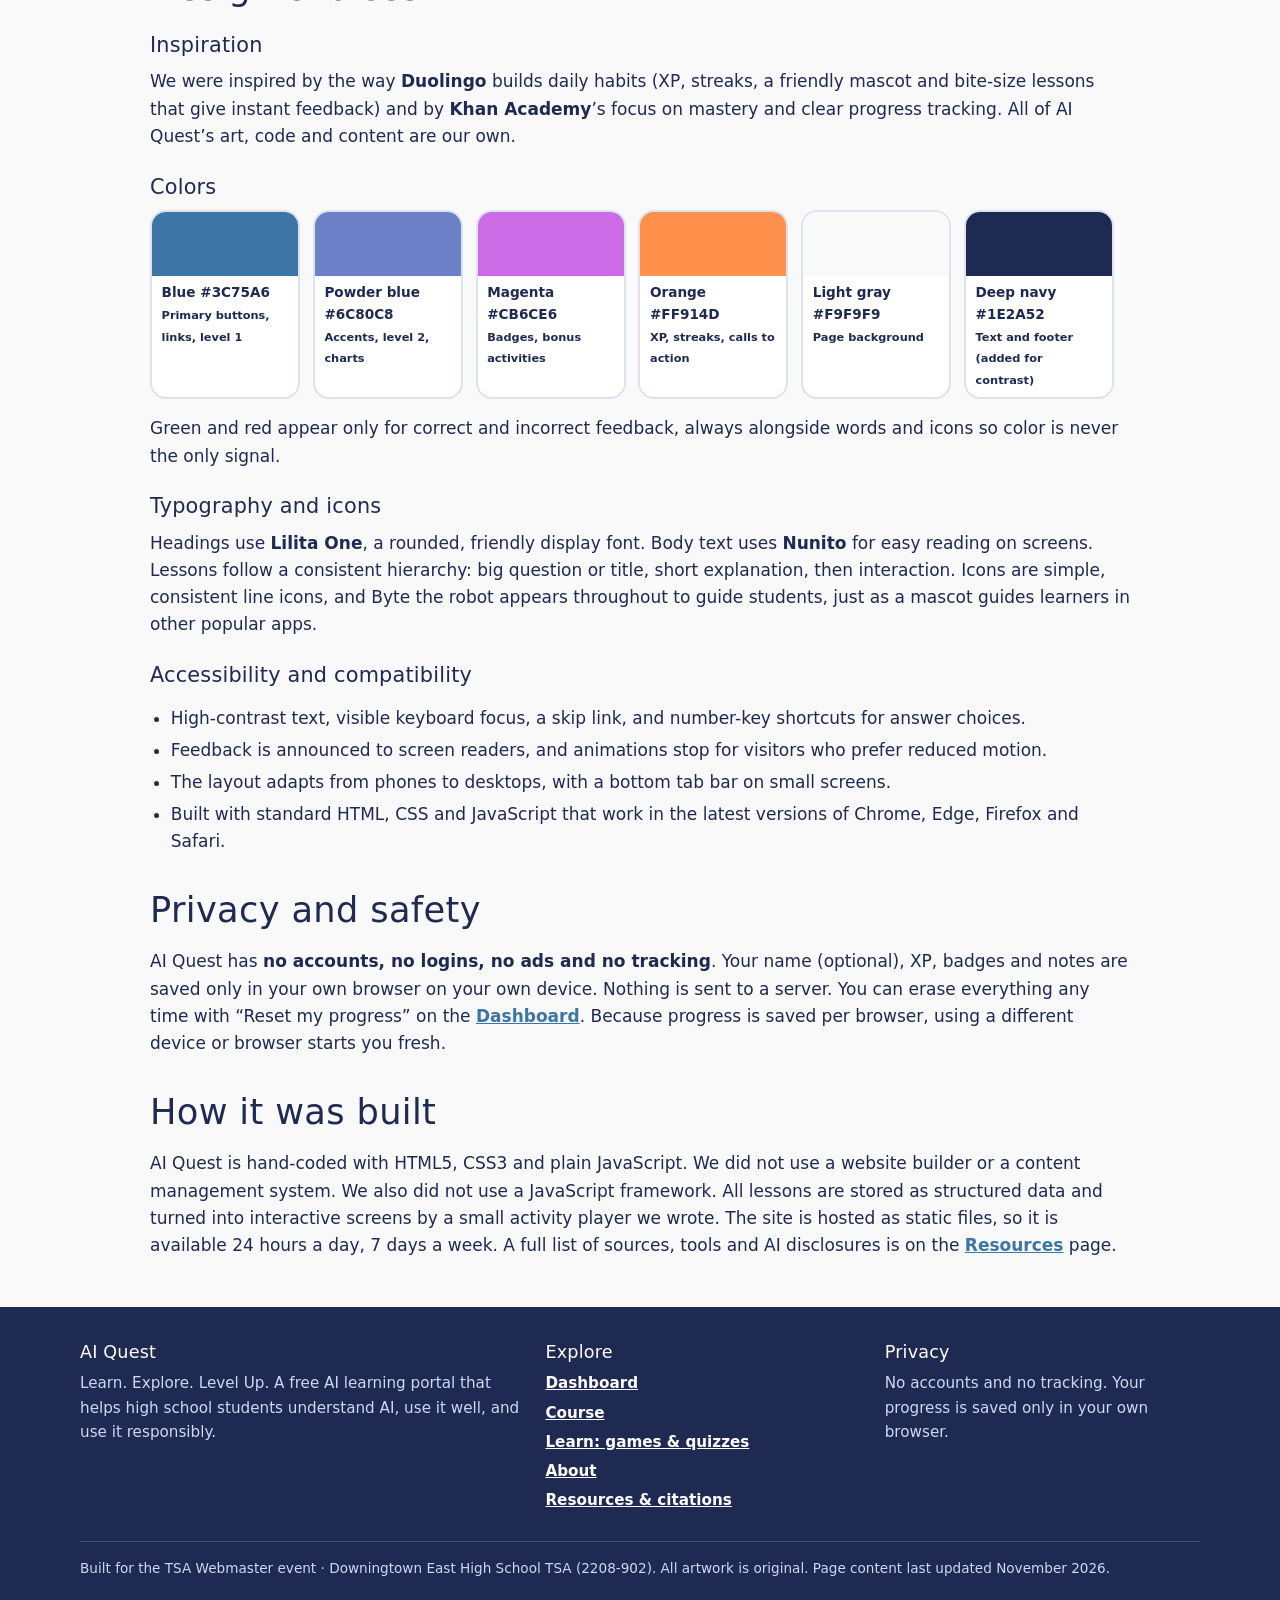
==== commit 721d6093: "Add files via upload" ====
--- a/about.html
+++ b/about.html
@@ -6,17 +6,17 @@
 <title>About · AI Quest</title>
 <meta name="description" content="The goal of AI Quest, how the site works, how it answers the design brief, the research behind the curriculum, and our design choices.">
 <meta name="theme-color" content="#3C75A6">
-<link rel="icon" href="assets/favicon.svg" type="image/svg+xml">
+<link rel="icon" href="favicon.svg" type="image/svg+xml">
 <link rel="preconnect" href="https://fonts.googleapis.com">
 <link rel="preconnect" href="https://fonts.gstatic.com" crossorigin>
 <link href="https://fonts.googleapis.com/css2?family=Lilita+One&amp;family=Nunito:wght@400;600;800&amp;display=swap" rel="stylesheet">
-<link rel="stylesheet" href="css/style.css">
+<link rel="stylesheet" href="style.css">
 </head>
 <body class="has-nav">
 <a class="skip" href="#main">Skip to main content</a>
 <header class="site-header">
   <div class="container">
-    <a class="brand" href="index.html" aria-label="AI Quest home"><img src="assets/logo.svg" alt="" width="44" height="48"><span>AI <b>Quest</b></span></a>
+    <a class="brand" href="index.html" aria-label="AI Quest home"><img src="logo.svg" alt="" width="44" height="48"><span>AI <b>Quest</b></span></a>
     <nav class="nav" aria-label="Main"><a href="dashboard.html"><svg viewBox="0 0 24 24" fill="none" stroke="currentColor" stroke-width="2.2" stroke-linecap="round" stroke-linejoin="round" aria-hidden="true" focusable="false"><rect x="3" y="3" width="8" height="10" rx="2"/><rect x="13" y="3" width="8" height="6" rx="2"/><rect x="13" y="11" width="8" height="10" rx="2"/><rect x="3" y="15" width="8" height="6" rx="2"/></svg><span>Dashboard</span></a><a href="course.html"><svg viewBox="0 0 24 24" fill="none" stroke="currentColor" stroke-width="2.2" stroke-linecap="round" stroke-linejoin="round" aria-hidden="true" focusable="false"><path d="M4 6l8-3 8 3-8 3z"/><path d="M4 12l8 3 8-3M4 17l8 3 8-3"/></svg><span>Course</span></a><a href="learn.html"><svg viewBox="0 0 24 24" fill="none" stroke="currentColor" stroke-width="2.2" stroke-linecap="round" stroke-linejoin="round" aria-hidden="true" focusable="false"><rect x="2.5" y="7" width="19" height="11" rx="5"/><path d="M8 10v5M5.5 12.5h5"/><circle cx="15.5" cy="11.5" r="1" fill="currentColor"/><circle cx="18" cy="14" r="1" fill="currentColor"/></svg><span>Learn</span></a><a href="about.html" aria-current="page"><svg viewBox="0 0 24 24" fill="none" stroke="currentColor" stroke-width="2.2" stroke-linecap="round" stroke-linejoin="round" aria-hidden="true" focusable="false"><circle cx="12" cy="12" r="9"/><path d="M12 11v6"/><circle cx="12" cy="7.5" r=".9" fill="currentColor"/></svg><span>About</span></a><a href="resources.html"><svg viewBox="0 0 24 24" fill="none" stroke="currentColor" stroke-width="2.2" stroke-linecap="round" stroke-linejoin="round" aria-hidden="true" focusable="false"><path d="M10 14a4 4 0 0 0 5.7 0l3-3a4 4 0 0 0-5.7-5.7l-1 1"/><path d="M14 10a4 4 0 0 0-5.7 0l-3 3a4 4 0 0 0 5.7 5.7l1-1"/></svg><span>Resources</span></a></nav>
     <div class="stats">
       <span class="chip streak" title="Day streak"><svg viewBox="0 0 24 24" fill="none" stroke="currentColor" stroke-width="2.2" stroke-linecap="round" stroke-linejoin="round" aria-hidden="true" focusable="false"><path fill="currentColor" stroke="none" d="M12 2c.5 3.5 4.5 5.5 4.5 10a4.5 4.5 0 0 1-9 0c0-1.8.8-3 1.8-4 .2 1.6 1 2.5 2 2.7C11 8.5 10.8 5 12 2z"/></svg><span data-streak>0</span><span class="lbl">day</span></span>
@@ -154,8 +154,8 @@
   </div>
 </footer>
 <noscript><div style="position:fixed;bottom:0;left:0;right:0;background:#FF914D;color:#1E2A52;padding:.8rem 1rem;text-align:center;font-weight:800;z-index:999">AI Quest’s lessons and progress tracking need JavaScript. Please turn it on to play.</div></noscript>
-<script src="js/data.js"></script>
-<script src="js/store.js"></script>
-<script src="js/ui.js"></script>
+<script src="data.js"></script>
+<script src="store.js"></script>
+<script src="ui.js"></script>
 </body>
 </html>
--- a/style.css
+++ b/style.css
@@ -0,0 +1,489 @@
+/* =========================================================
+   AI Quest — Learn. Explore. Level Up.
+   Hand-coded CSS (no frameworks, no website builders).
+   Palette from the AI Quest brand sheet:
+     Blue #3C75A6 · Powder #6C80C8 · Magenta #CB6CE6 · Orange #FF914D · Light gray #F9F9F9
+   Extra neutrals: Deep navy for text (contrast), semantic green/red for feedback.
+   Fonts: Lilita One (headings) + Garet (body) with Nunito as the free fallback.
+   ========================================================= */
+
+:root{
+  --blue:#3C75A6;
+  --blue-dark:#2C5A83;
+  --powder:#6C80C8;
+  --powder-dark:#4F63AD;
+  --magenta:#CB6CE6;
+  --magenta-dark:#A64DC4;
+  --orange:#FF914D;
+  --orange-dark:#D9702B;
+  --gray:#F9F9F9;
+  --navy:#1E2A52;
+  --muted:#58628A;
+  --line:#DDE2F0;
+  --tint:#EAEFFB;
+  --good:#2FB67C;
+  --good-bg:#DDF6EA;
+  --good-ink:#0F5F3B;
+  --bad:#E5484D;
+  --bad-bg:#FFE6E6;
+  --bad-ink:#8E1B26;
+  --radius:20px;
+  --font-head:"Lilita One","Arial Rounded MT Bold","Trebuchet MS",system-ui,sans-serif;
+  --font-body:"Garet","Nunito","Segoe UI",system-ui,-apple-system,Roboto,Arial,sans-serif;
+}
+
+*{box-sizing:border-box}
+html{scroll-behavior:smooth;-webkit-text-size-adjust:100%}
+body{
+  margin:0;font-family:var(--font-body);color:var(--navy);background:var(--gray);
+  font-size:17px;line-height:1.6;font-weight:400;
+}
+img,svg{max-width:100%}
+h1,h2,h3,h4{font-family:var(--font-head);font-weight:400;line-height:1.15;margin:0 0 .5em;letter-spacing:.01em}
+h1{font-size:clamp(2.2rem,5vw,3.4rem)}
+h2{font-size:clamp(1.6rem,3.4vw,2.2rem)}
+h3{font-size:1.3rem}
+p{margin:0 0 1em}
+a{color:var(--blue);font-weight:800}
+a:hover{color:var(--blue-dark)}
+strong,b{font-weight:800}
+:focus-visible{outline:4px solid var(--orange);outline-offset:3px;border-radius:8px}
+.skip{position:absolute;left:-999px;top:0;background:var(--navy);color:#fff;padding:.7rem 1rem;z-index:999;border-radius:0 0 12px 0}
+.skip:focus{left:0}
+.sr-only{position:absolute;width:1px;height:1px;overflow:hidden;clip:rect(0 0 0 0);white-space:nowrap}
+.container{width:min(1120px,100% - 2.5rem);margin-inline:auto}
+.narrow{width:min(820px,100% - 2.5rem);margin-inline:auto}
+.section{padding:3rem 0}
+.eyebrow{font-weight:800;text-transform:uppercase;letter-spacing:.12em;font-size:.8rem;color:var(--powder-dark);margin-bottom:.5rem}
+.lead{font-size:1.2rem;color:var(--muted)}
+.center{text-align:center}
+.muted{color:var(--muted)}
+.hidden{display:none !important}
+
+/* ---------- Buttons ---------- */
+.btn{
+  display:inline-flex;align-items:center;justify-content:center;gap:.5rem;
+  font-family:var(--font-head);font-size:1.1rem;letter-spacing:.06em;text-transform:uppercase;
+  background:var(--blue);color:#fff;text-decoration:none;
+  border:0;border-bottom:5px solid var(--blue-dark);border-radius:16px;
+  padding:.8rem 1.5rem;cursor:pointer;transition:transform .08s,border-bottom-width .08s,filter .15s;
+}
+.btn:hover{color:#fff;filter:brightness(1.07)}
+.btn:active{transform:translateY(3px);border-bottom-width:2px}
+.btn.orange{background:var(--orange);color:var(--navy);border-bottom-color:var(--orange-dark)}
+.btn.orange:hover{color:var(--navy)}
+.btn.magenta{background:var(--magenta);color:var(--navy);border-bottom-color:var(--magenta-dark)}
+.btn.magenta:hover{color:var(--navy)}
+.btn.ghost{background:#fff;color:var(--blue);border:2px solid var(--line);border-bottom-width:5px}
+.btn.ghost:hover{color:var(--blue-dark);background:var(--tint)}
+.btn.small{font-size:.9rem;padding:.5rem 1rem;border-bottom-width:4px}
+.btn[disabled],.btn.disabled{background:#E3E6F0;color:#8C94B3;border-bottom-color:#CBD0E2;cursor:not-allowed;filter:none;transform:none}
+.btn.block{display:flex;width:100%}
+.btn-row{display:flex;flex-wrap:wrap;gap:.8rem}
+
+/* ---------- Header / nav ---------- */
+.site-header{position:sticky;top:0;z-index:60;background:#fff;border-bottom:2px solid var(--line)}
+.site-header .container{display:flex;align-items:center;gap:1rem;min-height:68px}
+.brand{display:flex;align-items:center;gap:.6rem;text-decoration:none;color:var(--navy)}
+.brand img{width:44px;height:48px}
+.brand span{font-family:var(--font-head);font-size:1.6rem;letter-spacing:.02em}
+.brand span b{color:var(--blue);font-weight:400}
+.nav{display:flex;gap:.25rem;margin-left:auto}
+.nav a{display:flex;align-items:center;gap:.5rem;padding:.55rem .9rem;border-radius:14px;color:var(--muted);font-weight:800;text-decoration:none}
+.nav a svg{width:22px;height:22px;flex:none}
+.nav a:hover{background:var(--tint);color:var(--blue)}
+.nav a[aria-current="page"]{background:var(--tint);color:var(--blue);box-shadow:inset 0 0 0 2px #C9D6F3}
+.stats{display:flex;gap:.5rem;margin-left:.5rem}
+.chip{display:inline-flex;align-items:center;gap:.4rem;padding:.3rem .8rem;border-radius:999px;font-weight:800;background:#fff;border:2px solid var(--line);font-size:.95rem;white-space:nowrap;text-decoration:none;color:var(--navy)}
+.chip svg{width:20px;height:20px}
+.chip.xp svg{color:var(--orange)}
+.chip.streak svg{color:var(--orange)}
+.chip.level{background:var(--tint);border-color:#C9D6F3;color:var(--blue-dark)}
+a.chip:hover{background:var(--tint);color:var(--navy)}
+
+@media (max-width:860px){
+  .site-header .container{min-height:60px}
+  .brand img{width:36px;height:40px}
+  .brand span{font-size:1.35rem}
+  .stats{margin-left:auto}
+  .chip.level{display:none}
+  .nav{
+    position:fixed;left:0;right:0;bottom:0;margin:0;justify-content:space-around;gap:0;
+    background:#fff;border-top:2px solid var(--line);padding:.3rem .2rem calc(.3rem + env(safe-area-inset-bottom));z-index:70;
+  }
+  .nav a{flex-direction:column;gap:.1rem;font-size:.72rem;padding:.4rem .5rem;border-radius:12px;flex:1;text-align:center}
+  body.has-nav{padding-bottom:78px}
+}
+@media (max-width:420px){ .chip.streak .lbl,.chip.xp .lbl{display:none} }
+
+/* ---------- Cards ---------- */
+.card{background:#fff;border:2px solid var(--line);border-radius:var(--radius);padding:1.4rem;box-shadow:0 5px 0 var(--line)}
+.card.tint{background:var(--tint);border-color:#C9D6F3;box-shadow:0 5px 0 #C9D6F3}
+.card h3{margin-bottom:.4rem}
+.grid{display:grid;gap:1.25rem}
+.g2{grid-template-columns:repeat(2,1fr)}
+.g3{grid-template-columns:repeat(3,1fr)}
+.g4{grid-template-columns:repeat(4,1fr)}
+@media (max-width:900px){.g3,.g4{grid-template-columns:repeat(2,1fr)}}
+@media (max-width:620px){.g2,.g3,.g4{grid-template-columns:1fr}}
+.pill{display:inline-block;font-weight:800;font-size:.8rem;padding:.2rem .7rem;border-radius:999px;background:var(--tint);color:var(--blue-dark);text-transform:uppercase;letter-spacing:.06em}
+.pill.orange{background:#FFE6D3;color:#8A3E08}
+.pill.magenta{background:#F5E1FB;color:#6F2488}
+.pill.green{background:var(--good-bg);color:var(--good-ink)}
+
+/* ---------- Progress bar ---------- */
+.bar{height:20px;background:var(--tint);border-radius:999px;overflow:hidden;border:2px solid #C9D6F3;position:relative}
+.bar>i{display:block;height:100%;width:0;background:var(--orange);border-radius:999px;transition:width .7s cubic-bezier(.2,.8,.2,1);position:relative}
+.bar>i::after{content:"";position:absolute;left:8px;right:8px;top:3px;height:4px;border-radius:4px;background:rgba(255,255,255,.55)}
+.bar.blue>i{background:var(--blue)}
+.bar.slim{height:14px}
+.bar.slim>i::after{top:2px;height:3px}
+
+/* ---------- Home ---------- */
+.hero{
+  background:linear-gradient(135deg,#3C75A6 0%,#34608F 55%,#28386B 100%);
+  color:#fff;position:relative;overflow:hidden;
+}
+.hero::before,.hero::after{content:"";position:absolute;border-radius:50%;pointer-events:none}
+.hero::before{width:420px;height:420px;right:-120px;top:-140px;background:radial-gradient(circle,rgba(203,108,230,.55),transparent 65%)}
+.hero::after{width:360px;height:360px;left:-120px;bottom:-180px;background:radial-gradient(circle,rgba(255,145,77,.4),transparent 65%)}
+.hero .container{display:grid;grid-template-columns:1.2fr .8fr;gap:2rem;align-items:center;padding:3.5rem 0 4rem;position:relative;z-index:1}
+.hero h1{margin-bottom:.3em}
+.hero h1 em{font-style:normal;color:var(--orange)}
+.hero p.lead{color:#E3EBFA;max-width:34ch}
+.hero .bot-wrap{display:flex;justify-content:center}
+.hero .bot-wrap svg{width:min(320px,70vw);height:auto;filter:drop-shadow(0 18px 20px rgba(10,20,60,.35))}
+@media (max-width:820px){.hero .container{grid-template-columns:1fr;text-align:center;padding:2.2rem 0 2.6rem}.hero p.lead{margin-inline:auto}.hero .btn-row{justify-content:center}.hero .bot-wrap{order:-1}.hero .bot-wrap svg{width:190px}}
+.steps4{counter-reset:s;display:grid;grid-template-columns:repeat(4,1fr);gap:1rem}
+.steps4 .card{position:relative;padding-top:2.2rem;text-align:center}
+.steps4 .card::before{counter-increment:s;content:counter(s);position:absolute;top:-18px;left:50%;transform:translateX(-50%);width:38px;height:38px;border-radius:50%;background:var(--orange);color:var(--navy);font-family:var(--font-head);display:grid;place-items:center;font-size:1.2rem;border-bottom:4px solid var(--orange-dark)}
+@media (max-width:900px){.steps4{grid-template-columns:repeat(2,1fr);row-gap:1.8rem}}
+@media (max-width:520px){.steps4{grid-template-columns:1fr}}
+.feature .ico{width:56px;height:56px;border-radius:18px;display:grid;place-items:center;margin-bottom:.8rem;border-bottom:4px solid rgba(0,0,0,.18)}
+.feature .ico svg{width:30px;height:30px}
+.ico.b{background:var(--blue);color:#fff}.ico.o{background:var(--orange);color:var(--navy)}.ico.m{background:var(--magenta);color:var(--navy)}.ico.p{background:var(--powder);color:#fff}
+.levels-strip{display:grid;grid-template-columns:repeat(4,1fr);gap:1rem}
+@media (max-width:820px){.levels-strip{grid-template-columns:repeat(2,1fr)}}
+.lvl-card{border-radius:20px;padding:1.2rem;color:#fff;border-bottom:6px solid rgba(0,0,0,.2);position:relative;overflow:hidden}
+.lvl-card h3{color:#fff;margin:.3rem 0}
+.lvl-card p{margin:0;font-size:.95rem;opacity:.95}
+.lvl-card.l1{background:var(--blue)}.lvl-card.l2{background:var(--powder-dark)}
+.lvl-card.l3{background:#A64DC4}.lvl-card.l4{background:#C65F1E}
+.lvl-card .n{font-family:var(--font-head);font-size:.95rem;letter-spacing:.1em;text-transform:uppercase;opacity:.9}
+
+/* teaser widget */
+.teaser{max-width:640px;margin-inline:auto}
+.teaser .q{font-family:var(--font-head);font-size:1.5rem;margin-bottom:.8rem}
+.teaser .fb{margin-top:1rem;padding:.9rem 1rem;border-radius:14px;font-weight:700}
+.teaser .fb.good{background:var(--good-bg);color:var(--good-ink)}
+.teaser .fb.bad{background:var(--bad-bg);color:var(--bad-ink)}
+
+/* ---------- Page headers ---------- */
+.page-head{padding:2.2rem 0 1rem}
+.page-head h1{font-size:clamp(2rem,4.4vw,2.8rem)}
+
+/* ---------- Dashboard ---------- */
+.dash{display:grid;grid-template-columns:1.6fr 1fr;gap:1.25rem;align-items:start}
+@media (max-width:960px){.dash{grid-template-columns:1fr}}
+.welcome{display:flex;gap:1.2rem;align-items:center}
+.welcome svg.bot{width:96px;height:auto;flex:none}
+.welcome h1{font-size:clamp(1.7rem,3.6vw,2.4rem);margin-bottom:.15em}
+.level-card{background:linear-gradient(135deg,var(--blue),#2F5C89);color:#fff;border-radius:var(--radius);padding:1.5rem;border-bottom:6px solid var(--blue-dark)}
+.level-card h2{color:#fff;margin-bottom:.2em}
+.level-card .bar{background:rgba(255,255,255,.22);border-color:rgba(255,255,255,.35)}
+.level-card .meta{display:flex;justify-content:space-between;font-weight:800;margin:.5rem 0 .2rem;font-size:.95rem}
+.kpis{display:grid;grid-template-columns:repeat(4,1fr);gap:.8rem}
+@media (max-width:620px){.kpis{grid-template-columns:repeat(2,1fr)}}
+.kpi{background:#fff;border:2px solid var(--line);border-radius:18px;padding:.9rem 1rem;box-shadow:0 4px 0 var(--line)}
+.kpi b{display:block;font-family:var(--font-head);font-weight:400;font-size:1.8rem;line-height:1.1}
+.kpi span{font-size:.85rem;color:var(--muted);font-weight:800}
+.daily{background:linear-gradient(135deg,#FFF1E6,#FFE3CE);border-color:#FFD0AE;box-shadow:0 5px 0 #FFD0AE}
+.daily.done{background:var(--good-bg);border-color:#B3E8CF;box-shadow:0 5px 0 #B3E8CF}
+.path-mini{display:flex;align-items:center;gap:0;flex-wrap:wrap}
+.pm-node{display:flex;flex-direction:column;align-items:center;gap:.3rem;flex:1;min-width:76px;position:relative;text-align:center;font-weight:800;font-size:.8rem}
+.pm-dot{width:52px;height:52px;border-radius:50%;display:grid;place-items:center;background:#E3E6F0;color:#8C94B3;border-bottom:5px solid #CBD0E2;font-family:var(--font-head);font-size:1.2rem}
+.pm-node.done .pm-dot{background:var(--blue);color:#fff;border-bottom-color:var(--blue-dark)}
+.pm-node.current .pm-dot{background:var(--orange);color:var(--navy);border-bottom-color:var(--orange-dark);animation:pulse 1.8s infinite}
+.pm-node:not(:last-child)::after{content:"";position:absolute;top:24px;left:calc(50% + 32px);width:calc(100% - 64px);height:5px;background:#E3E6F0;border-radius:3px}
+.pm-node.done:not(:last-child)::after{background:var(--blue)}
+@keyframes pulse{0%,100%{box-shadow:0 0 0 0 rgba(255,145,77,.55)}50%{box-shadow:0 0 0 10px rgba(255,145,77,0)}}
+.badge-grid{display:grid;grid-template-columns:repeat(auto-fill,minmax(112px,1fr));gap:1rem}
+.badge{text-align:center;font-size:.82rem;font-weight:800;line-height:1.25}
+.badge svg{width:84px;height:84px;display:block;margin:0 auto .3rem}
+.badge small{display:block;font-weight:600;color:var(--muted);font-size:.74rem}
+.badge.locked svg{filter:grayscale(1) opacity(.35)}
+.badge.locked{color:var(--muted)}
+.badge.new svg{animation:pop .8s}
+@keyframes pop{0%{transform:scale(.3) rotate(-20deg)}60%{transform:scale(1.15) rotate(6deg)}100%{transform:scale(1) rotate(0)}}
+.chart text{font-family:var(--font-body);font-size:11px;fill:var(--muted);font-weight:700}
+.list{list-style:none;margin:0;padding:0}
+.list li{display:flex;justify-content:space-between;gap:1rem;padding:.55rem 0;border-bottom:2px dashed var(--line);font-weight:700}
+.list li:last-child{border:0}
+.empty{padding:1rem;border:2px dashed #C9D6F3;border-radius:16px;color:var(--muted);text-align:center;font-weight:700}
+
+/* ---------- Course path ---------- */
+.module{margin:0 0 2.2rem}
+.module-head{display:flex;gap:1rem;align-items:center;border-radius:22px;padding:1.2rem 1.4rem;color:#fff;border-bottom:6px solid rgba(0,0,0,.22)}
+.module-head h2{color:#fff;margin:0}
+.module-head .n{font-family:var(--font-head);letter-spacing:.1em;text-transform:uppercase;font-size:.9rem;opacity:.95}
+.module-head .ml{flex:1}
+.module-head .badge-mini svg{width:64px;height:64px}
+.m1 .module-head{background:var(--blue)}.m2 .module-head{background:var(--powder-dark)}
+.m3 .module-head{background:#A64DC4}.m4 .module-head{background:#C65F1E}.mf .module-head{background:var(--navy)}
+.module.locked .module-head{background:#AEB5CE}
+.module-body{display:grid;grid-template-columns:1fr 1.1fr;gap:1.5rem;padding:1.2rem .4rem 0}
+@media (max-width:820px){.module-body{grid-template-columns:1fr}}
+.concepts h4{font-size:1rem;color:var(--powder-dark);letter-spacing:.06em;text-transform:uppercase;margin:.8rem 0 .3rem}
+.concepts ul{margin:0;padding-left:1.1rem}
+.trail{display:flex;flex-direction:column;gap:.9rem}
+.stop{display:flex;align-items:center;gap:1rem;text-decoration:none;color:var(--navy);padding:.6rem;border-radius:18px;border:2px solid transparent}
+.stop:hover{background:#fff;border-color:var(--line);color:var(--navy)}
+.stop .dot{width:68px;height:68px;border-radius:50%;flex:none;display:grid;place-items:center;background:var(--blue);color:#fff;border-bottom:6px solid var(--blue-dark)}
+.stop .dot svg{width:32px;height:32px}
+.stop:nth-child(2) .dot{margin-left:26px}.stop:nth-child(3) .dot{margin-left:0}.stop:nth-child(4) .dot{margin-left:26px}
+.stop .t{font-weight:800;font-size:1.05rem;line-height:1.25}
+.stop .s{font-size:.88rem;color:var(--muted);font-weight:700}
+.stop.done .dot{background:var(--good);border-bottom-color:#1E8A5D;color:#fff}
+.stop.current .dot{background:var(--orange);color:var(--navy);border-bottom-color:var(--orange-dark);animation:pulse 1.8s infinite}
+.stop.locked{cursor:not-allowed;opacity:.75}
+.stop.locked .dot{background:#E3E6F0;color:#8C94B3;border-bottom-color:#CBD0E2}
+.stop.bonus .dot{background:var(--magenta);color:var(--navy);border-bottom-color:var(--magenta-dark)}
+.stop.bonus.done .dot{background:var(--good);color:#fff;border-bottom-color:#1E8A5D}
+.xp-tag{font-size:.78rem;font-weight:800;background:#FFE6D3;color:#8A3E08;border-radius:99px;padding:.05rem .55rem;margin-left:.3rem;white-space:nowrap}
+.teacher-bar{display:flex;gap:1rem;align-items:center;justify-content:space-between;flex-wrap:wrap;background:#fff;border:2px dashed #C9D6F3;border-radius:16px;padding:.8rem 1rem}
+.switch{display:inline-flex;align-items:center;gap:.6rem;font-weight:800;cursor:pointer}
+.switch input{width:22px;height:22px;accent-color:var(--blue)}
+
+/* ---------- Learn page ---------- */
+.game-card{display:flex;flex-direction:column;gap:.5rem}
+.game-card .ico{width:60px;height:60px;border-radius:18px;display:grid;place-items:center;border-bottom:5px solid rgba(0,0,0,.18)}
+.game-card .ico svg{width:32px;height:32px}
+.game-card .best{font-weight:800;color:var(--muted);font-size:.9rem;margin-top:auto}
+.game-card .btn{margin-top:.5rem}
+.quiz-row{display:flex;align-items:center;gap:1rem;flex-wrap:wrap}
+.quiz-row .info{flex:1;min-width:200px}
+
+/* ---------- Activity player ---------- */
+body.player{background:#fff;min-height:100vh}
+.p-top{display:flex;align-items:center;gap:1rem;padding:1rem 1.2rem;max-width:900px;margin:0 auto}
+.p-x{width:44px;height:44px;border-radius:12px;border:2px solid var(--line);background:#fff;display:grid;place-items:center;cursor:pointer;color:var(--muted);text-decoration:none;flex:none}
+.p-x:hover{background:var(--tint);color:var(--navy)}
+.p-x svg{width:22px;height:22px}
+.p-bar{flex:1}
+.p-title{font-weight:800;color:var(--muted);font-size:.9rem;text-align:center;padding:0 1rem}
+.p-main{max-width:760px;margin:0 auto;padding:1rem 1.4rem 9rem}
+.p-main h1{font-size:clamp(1.7rem,4vw,2.3rem)}
+.p-main .qtext{font-family:var(--font-head);font-size:clamp(1.4rem,3.4vw,1.9rem);line-height:1.25;margin-bottom:1rem}
+.p-step{animation:slidein .35s ease both}
+@keyframes slidein{from{opacity:0;transform:translateX(24px)}to{opacity:1;transform:none}}
+.p-foot{position:fixed;left:0;right:0;bottom:0;background:#fff;border-top:2px solid var(--line);z-index:30;transition:background .2s}
+.p-foot .in{max-width:760px;margin:0 auto;padding:.9rem 1.4rem;display:flex;align-items:center;gap:1rem;min-height:92px}
+.p-foot .fbtext{flex:1;font-weight:700;font-size:1rem;line-height:1.4}
+.p-foot .fbtext b{display:block;font-family:var(--font-head);font-weight:400;font-size:1.35rem;margin-bottom:.1rem}
+.p-foot.good{background:var(--good-bg);border-color:#B3E8CF;color:var(--good-ink)}
+.p-foot.bad{background:var(--bad-bg);border-color:#F6BDBD;color:var(--bad-ink)}
+.p-foot.good .btn{background:var(--good);border-bottom-color:#1E8A5D;color:#fff}
+.p-foot.bad .btn{background:var(--bad);border-bottom-color:#B02F34;color:#fff}
+.p-foot .btn{min-width:150px}
+@media (max-width:640px){.p-title{display:none}}
+@media (max-width:560px){.p-foot .in{flex-direction:column;align-items:stretch;gap:.5rem;padding:.7rem 1rem calc(.7rem + env(safe-area-inset-bottom))}.p-foot .btn{width:100%}.p-main{padding-bottom:12rem}}
+.bot-row{display:flex;gap:1.2rem;align-items:flex-start;margin-bottom:1rem}
+.bot-row svg.bot{width:104px;height:auto;flex:none}
+.bubble{position:relative;background:#fff;border:2px solid var(--line);border-radius:18px;padding:1rem 1.2rem;font-weight:700}
+.bot-row .bubble::before{content:"";position:absolute;left:-12px;top:30px;width:20px;height:20px;background:#fff;border-left:2px solid var(--line);border-bottom:2px solid var(--line);transform:rotate(45deg)}
+@media (max-width:560px){.bot-row{flex-direction:column;align-items:center;text-align:center}.bot-row .bubble::before{display:none}.bot-row svg.bot{width:88px}}
+.info-body{font-size:1.1rem}
+.info-body ul,.info-body ol{padding-left:1.3rem}
+.info-body li{margin:.35rem 0}
+.callout{background:var(--tint);border:2px solid #C9D6F3;border-left-width:8px;border-radius:14px;padding:.9rem 1.1rem;margin:1rem 0;font-weight:700}
+.callout.warn{background:#FFF1E6;border-color:#FFD0AE;border-left-color:var(--orange)}
+.callout.good{background:var(--good-bg);border-color:#B3E8CF;border-left-color:var(--good)}
+.keyterm{background:#FFE6D3;color:#7A3406;padding:0 .35rem;border-radius:6px;font-weight:800}
+.chat{display:flex;flex-direction:column;gap:.6rem;margin:1rem 0}
+.msg{max-width:88%;padding:.7rem 1rem;border-radius:18px;font-weight:700;font-size:1rem}
+.msg.user{align-self:flex-end;background:var(--blue);color:#fff;border-bottom-right-radius:4px}
+.msg.ai{align-self:flex-start;background:#EEF1FA;border-bottom-left-radius:4px}
+.msg small{display:block;font-size:.72rem;letter-spacing:.08em;text-transform:uppercase;opacity:.8;margin-bottom:.15rem}
+.situation{background:#FFF8F2;border:2px solid #FFD9BC;border-radius:16px;padding:1rem 1.2rem;margin-bottom:1.1rem;font-weight:700}
+.situation .tag{display:inline-block;background:var(--orange);color:var(--navy);font-family:var(--font-head);letter-spacing:.06em;padding:0 .7rem;border-radius:8px;margin-bottom:.4rem;font-size:.85rem;text-transform:uppercase}
+
+.opts{display:flex;flex-direction:column;gap:.75rem}
+.opt{
+  display:flex;align-items:flex-start;gap:.9rem;width:100%;text-align:left;font:inherit;font-weight:700;color:var(--navy);
+  background:#fff;border:2px solid var(--line);border-bottom-width:5px;border-radius:16px;padding:.85rem 1rem;cursor:pointer;
+}
+.opt:hover{background:#F2F6FF;border-color:#C9D6F3}
+.opt .key{flex:none;width:30px;height:30px;border-radius:9px;border:2px solid var(--line);display:grid;place-items:center;font-size:.85rem;font-weight:800;color:var(--muted);background:#fff}
+.opt[aria-pressed="true"]{border-color:var(--blue);background:#E7F0FA}
+.opt[aria-pressed="true"] .key{background:var(--blue);border-color:var(--blue);color:#fff}
+.opt.right{border-color:var(--good);background:#E6F8EE}
+.opt.right .key{background:var(--good);border-color:var(--good);color:#fff}
+.opt.wrong{border-color:var(--bad);background:#FFECEC}
+.opt.wrong .key{background:var(--bad);border-color:var(--bad);color:#fff}
+.opt[disabled]{cursor:default}
+.opt.prompt{font-weight:600}
+.opts.row2{flex-direction:row;flex-wrap:wrap}
+.opts.row2 .opt{flex:1;min-width:140px;justify-content:center;align-items:center;font-family:var(--font-head);font-weight:400;font-size:1.25rem;text-transform:uppercase;letter-spacing:.04em}
+
+/* reveal cards */
+.rgrid{display:grid;grid-template-columns:repeat(2,1fr);gap:.9rem;margin-top:.8rem}
+@media (max-width:620px){.rgrid{grid-template-columns:1fr}}
+.rcard{font:inherit;text-align:left;border:2px solid var(--line);border-bottom-width:5px;border-radius:18px;background:#fff;padding:1rem;cursor:pointer;color:var(--navy);min-height:112px}
+.rcard:hover{background:#F2F6FF}
+.rcard .front{font-family:var(--font-head);font-size:1.2rem;display:flex;align-items:center;gap:.6rem}
+.rcard .front svg{width:26px;height:26px;flex:none;color:var(--blue)}
+.rcard .tap{font-size:.78rem;font-weight:800;color:var(--powder-dark);text-transform:uppercase;letter-spacing:.08em;margin-top:.4rem}
+.rcard .back{display:none;font-weight:600;font-size:.98rem;margin-top:.4rem}
+.rcard.open{background:#F4F8FF;border-color:var(--blue)}
+.rcard.open .back{display:block}.rcard.open .tap{display:none}
+.rcard .back b{color:var(--blue-dark)}
+
+/* sort cards */
+.sort-wrap{text-align:center}
+.sort-count{font-weight:800;color:var(--muted);margin-bottom:.6rem}
+.sort-card{background:#fff;border:3px solid var(--line);border-bottom-width:7px;border-radius:24px;padding:2rem 1.2rem;font-family:var(--font-head);font-size:1.6rem;line-height:1.2;margin:0 auto 1.2rem;max-width:520px;min-height:120px;display:grid;place-items:center}
+.sort-card.right{border-color:var(--good);background:#E6F8EE}
+.sort-card.wrong{border-color:var(--bad);background:#FFECEC}
+.sort-why{min-height:3.4em;font-weight:700;margin:.2rem auto 1rem;max-width:520px}
+.sort-btns{display:flex;gap:.8rem;max-width:520px;margin:0 auto}
+.sort-btns .btn{flex:1}
+.timer{font-family:var(--font-head);font-size:1.6rem;color:var(--orange-dark)}
+.rapid-stats{display:flex;justify-content:space-between;max-width:520px;margin:0 auto 1rem;font-weight:800}
+.combo{color:var(--magenta-dark)}
+
+/* match */
+.match{display:grid;grid-template-columns:1fr 1fr;gap:.8rem 1.2rem;align-items:start}
+.match .col{display:flex;flex-direction:column;gap:.7rem}
+.mbtn{font:inherit;font-weight:700;color:var(--navy);text-align:left;background:#fff;border:2px solid var(--line);border-bottom-width:5px;border-radius:14px;padding:.7rem .9rem;cursor:pointer;min-height:56px}
+.mbtn:hover{background:#F2F6FF}
+.mbtn.sel{border-color:var(--blue);background:#E7F0FA}
+.mbtn.ok{border-color:var(--good);background:#E6F8EE;color:var(--good-ink);cursor:default}
+.mbtn.no{border-color:var(--bad);background:#FFECEC;animation:shake .35s}
+@keyframes shake{25%{transform:translateX(-6px)}75%{transform:translateX(6px)}}
+@media (max-width:560px){.match{grid-template-columns:1fr}}
+
+/* spot the error */
+.spot{display:flex;flex-direction:column;gap:.6rem}
+.sline{display:flex;gap:.8rem;align-items:flex-start;text-align:left;font:inherit;font-weight:600;color:var(--navy);background:#fff;border:2px solid var(--line);border-bottom-width:4px;border-radius:14px;padding:.7rem .9rem;cursor:pointer;width:100%}
+.sline .no{flex:none;width:28px;height:28px;border-radius:50%;background:var(--tint);display:grid;place-items:center;font-weight:800;font-size:.85rem;color:var(--blue-dark)}
+.sline[aria-pressed="true"]{border-color:var(--orange);background:#FFF1E6}
+.sline[aria-pressed="true"] .no{background:var(--orange);color:var(--navy)}
+.sline.right{border-color:var(--good);background:#E6F8EE}
+.sline.miss{border-color:var(--bad);background:#FFECEC}
+.sline.fine{opacity:.75}
+.sline .fix{display:block;font-size:.88rem;color:var(--bad-ink);font-weight:800;margin-top:.25rem}
+.sline.right .fix{color:var(--good-ink)}
+.doc{background:#fff;border:2px solid var(--line);border-radius:16px;padding:.4rem;margin-bottom:.8rem}
+
+/* builder */
+.slot{margin-bottom:1.2rem}
+.slot h4{font-size:1rem;color:var(--powder-dark);text-transform:uppercase;letter-spacing:.08em;margin-bottom:.4rem}
+.slot .opt{padding:.65rem .9rem;font-weight:600;font-size:.97rem}
+.preview{background:#EEF1FA;border:2px dashed #B6C3EE;border-radius:16px;padding:1rem 1.2rem;font-weight:600;min-height:90px}
+.preview b{color:var(--blue-dark)}
+.preview .ph{color:var(--muted);font-weight:700}
+.builder-why{margin:.6rem 0 0;padding-left:1.1rem;font-weight:700;font-size:.95rem}
+
+/* explore / reflect */
+.checks{display:grid;grid-template-columns:repeat(2,1fr);gap:.7rem;margin:1rem 0}
+@media (max-width:560px){.checks{grid-template-columns:1fr}}
+.check{display:flex;gap:.7rem;align-items:center;font-weight:700;background:#fff;border:2px solid var(--line);border-bottom-width:4px;border-radius:14px;padding:.7rem .9rem;cursor:pointer}
+.check:hover{background:#F2F6FF}
+.check input{width:22px;height:22px;accent-color:var(--blue);flex:none}
+.check.on{border-color:var(--blue);background:#E7F0FA}
+textarea,input[type=text]{width:100%;font:inherit;font-weight:600;color:var(--navy);border:2px solid var(--line);border-radius:14px;padding:.8rem 1rem;background:#fff;resize:vertical}
+textarea:focus,input[type=text]:focus{outline:none;border-color:var(--blue);box-shadow:0 0 0 4px rgba(60,117,166,.2)}
+.counter{font-size:.85rem;color:var(--muted);font-weight:700;text-align:right;margin-top:.2rem}
+label.l{display:block;font-weight:800;margin:1rem 0 .4rem}
+
+/* results */
+.results{text-align:center;padding-top:1rem}
+.results svg.bot{width:170px;height:auto}
+.results h1{margin-top:.5rem}
+.res-stats{display:flex;gap:.9rem;justify-content:center;flex-wrap:wrap;margin:1.2rem 0}
+.res-stat{min-width:140px;border-radius:18px;border:3px solid;padding:.5rem 1rem;font-weight:800}
+.res-stat b{display:block;font-family:var(--font-head);font-weight:400;font-size:1.9rem}
+.res-stat.xp{border-color:var(--orange);color:#8A3E08;background:#FFF1E6}
+.res-stat.acc{border-color:var(--good);color:var(--good-ink);background:var(--good-bg)}
+.res-stat.time{border-color:var(--powder);color:var(--powder-dark);background:var(--tint)}
+.res-list{max-width:420px;margin:0 auto 1rem;text-align:left}
+.newbadges{display:flex;justify-content:center;gap:1.2rem;flex-wrap:wrap;margin:1rem 0}
+.banner{border-radius:18px;padding:1rem 1.2rem;font-weight:800;margin:1rem auto;max-width:560px}
+.banner.lvl{background:linear-gradient(90deg,var(--magenta),var(--orange));color:var(--navy)}
+
+/* ---------- Modal / toast ---------- */
+.overlay{position:fixed;inset:0;background:rgba(30,42,82,.55);display:grid;place-items:center;z-index:200;padding:1rem}
+.modal{background:#fff;border-radius:24px;max-width:460px;width:100%;padding:1.6rem;border-bottom:8px solid var(--powder);animation:pop .4s}
+.modal h2{margin-bottom:.3em}
+.toasts{position:fixed;top:78px;right:1rem;z-index:300;display:flex;flex-direction:column;gap:.6rem;pointer-events:none}
+.toast{background:var(--navy);color:#fff;border-radius:16px;padding:.7rem 1rem;font-weight:800;display:flex;gap:.7rem;align-items:center;animation:slidein .4s both;box-shadow:0 8px 20px rgba(0,0,0,.2)}
+.toast svg{width:40px;height:40px}
+canvas.confetti{position:fixed;inset:0;width:100%;height:100%;pointer-events:none;z-index:400}
+
+/* ---------- Content pages (about / resources) ---------- */
+.prose h2{margin-top:2.2rem}
+.prose h3{margin-top:1.6rem}
+.prose ul,.prose ol{padding-left:1.3rem}
+.prose li{margin:.3rem 0}
+.tbl{width:100%;border-collapse:separate;border-spacing:0;background:#fff;border:2px solid var(--line);border-radius:16px;overflow:hidden;font-size:.97rem;margin:1rem 0 1.4rem}
+.tbl th{background:var(--blue);color:#fff;text-align:left;font-family:var(--font-head);font-weight:400;letter-spacing:.03em;padding:.7rem .9rem}
+.tbl td{padding:.7rem .9rem;border-top:2px solid var(--line);vertical-align:top}
+.tbl tr:nth-child(even) td{background:#FAFBFF}
+.tbl-wrap{overflow-x:auto}
+.swatches{display:flex;flex-wrap:wrap;gap:.8rem}
+.sw{width:150px;border-radius:16px;overflow:hidden;border:2px solid var(--line);background:#fff;font-size:.85rem;font-weight:700}
+.sw i{display:block;height:64px}
+.sw span{display:block;padding:.4rem .6rem}
+.refs{list-style:none;padding:0;margin:0}
+.refs li{padding:.9rem 0 .9rem 2.2rem;text-indent:-2.2rem;border-bottom:2px dashed var(--line)}
+.checklist{list-style:none;padding:0}
+.checklist li{display:flex;gap:.7rem;margin:.5rem 0;font-weight:700}
+.checklist li::before{content:"";flex:none;width:22px;height:22px;margin-top:.2rem;border-radius:7px;background:var(--good) url("data:image/svg+xml,%3Csvg xmlns='http://www.w3.org/2000/svg' viewBox='0 0 24 24' fill='none' stroke='white' stroke-width='3.5' stroke-linecap='round' stroke-linejoin='round'%3E%3Cpath d='M5 12.5l4.5 4.5L19 7'/%3E%3C/svg%3E") center/16px no-repeat}
+.doc-links{display:grid;grid-template-columns:repeat(2,1fr);gap:1rem}
+@media (max-width:620px){.doc-links{grid-template-columns:1fr}}
+
+/* ---------- Certificate ---------- */
+.cert{background:#fff;border:14px double var(--blue);border-radius:10px;padding:2.2rem 2rem;text-align:center;position:relative;max-width:900px;margin:1.5rem auto;box-shadow:0 8px 0 var(--line)}
+.cert::before{content:"";position:absolute;inset:8px;border:2px solid var(--powder);border-radius:4px;pointer-events:none}
+.cert svg.bot{width:120px;height:auto}
+.cert h1{color:var(--blue);margin:.3rem 0}
+.cert .who{font-family:var(--font-head);font-size:clamp(2rem,6vw,3.2rem);color:var(--navy);border-bottom:3px solid var(--orange);display:inline-block;padding:0 1.5rem;margin:.6rem 0}
+.cert .sig{display:flex;justify-content:space-around;gap:1rem;margin-top:1.6rem;font-weight:800;font-size:.9rem;flex-wrap:wrap}
+.cert .sig div{min-width:180px;border-top:2px solid var(--navy);padding-top:.3rem}
+.cert .seals{display:flex;justify-content:center;gap:.4rem;margin-top:1rem}
+.cert .seals svg{width:60px;height:60px}
+.cert.locked{opacity:.4;filter:grayscale(.8)}
+
+/* ---------- Footer ---------- */
+.site-footer{background:var(--navy);color:#CFD7F2;margin-top:3rem;padding:2.2rem 0 1.6rem;font-size:.95rem}
+.site-footer a{color:#fff}
+.site-footer .cols{display:grid;grid-template-columns:1.4fr 1fr 1fr;gap:1.5rem}
+@media (max-width:720px){.site-footer .cols{grid-template-columns:1fr}}
+.site-footer h4{color:#fff;font-size:1.1rem}
+.site-footer ul{list-style:none;margin:0;padding:0}
+.site-footer li{margin:.3rem 0}
+.site-footer .fine{margin-top:1.5rem;padding-top:1rem;border-top:1px solid rgba(255,255,255,.18);font-size:.85rem}
+
+/* ---------- Mascot animation ---------- */
+svg.bot{overflow:visible}
+svg.bot .float{animation:float 3.2s ease-in-out infinite;transform-origin:50% 50%}
+svg.bot .ant{animation:blink 2.4s ease-in-out infinite}
+svg.bot .wave{animation:wave 1.1s ease-in-out infinite;transform-origin:112px 134px}
+svg.bot .hop{animation:hop .9s ease-in-out infinite}
+@keyframes float{0%,100%{transform:translateY(0)}50%{transform:translateY(-7px)}}
+@keyframes blink{0%,100%{opacity:1}50%{opacity:.45}}
+@keyframes wave{0%,100%{transform:rotate(0)}50%{transform:rotate(-28deg)}}
+@keyframes hop{0%,100%{transform:translateY(0)}40%{transform:translateY(-14px)}}
+
+@media (prefers-reduced-motion:reduce){
+  *,*::before,*::after{animation:none !important;transition:none !important;scroll-behavior:auto !important}
+}
+
+/* ---------- Print (certificate) ---------- */
+@media print{
+  @page{size:landscape;margin:.4in}
+  body{background:#fff}
+  .site-header,.site-footer,.no-print,.nav,.toasts{display:none !important}
+  .cert{box-shadow:none;margin:0 auto;max-width:none;break-inside:avoid}
+  body.has-nav{padding-bottom:0}
+}
